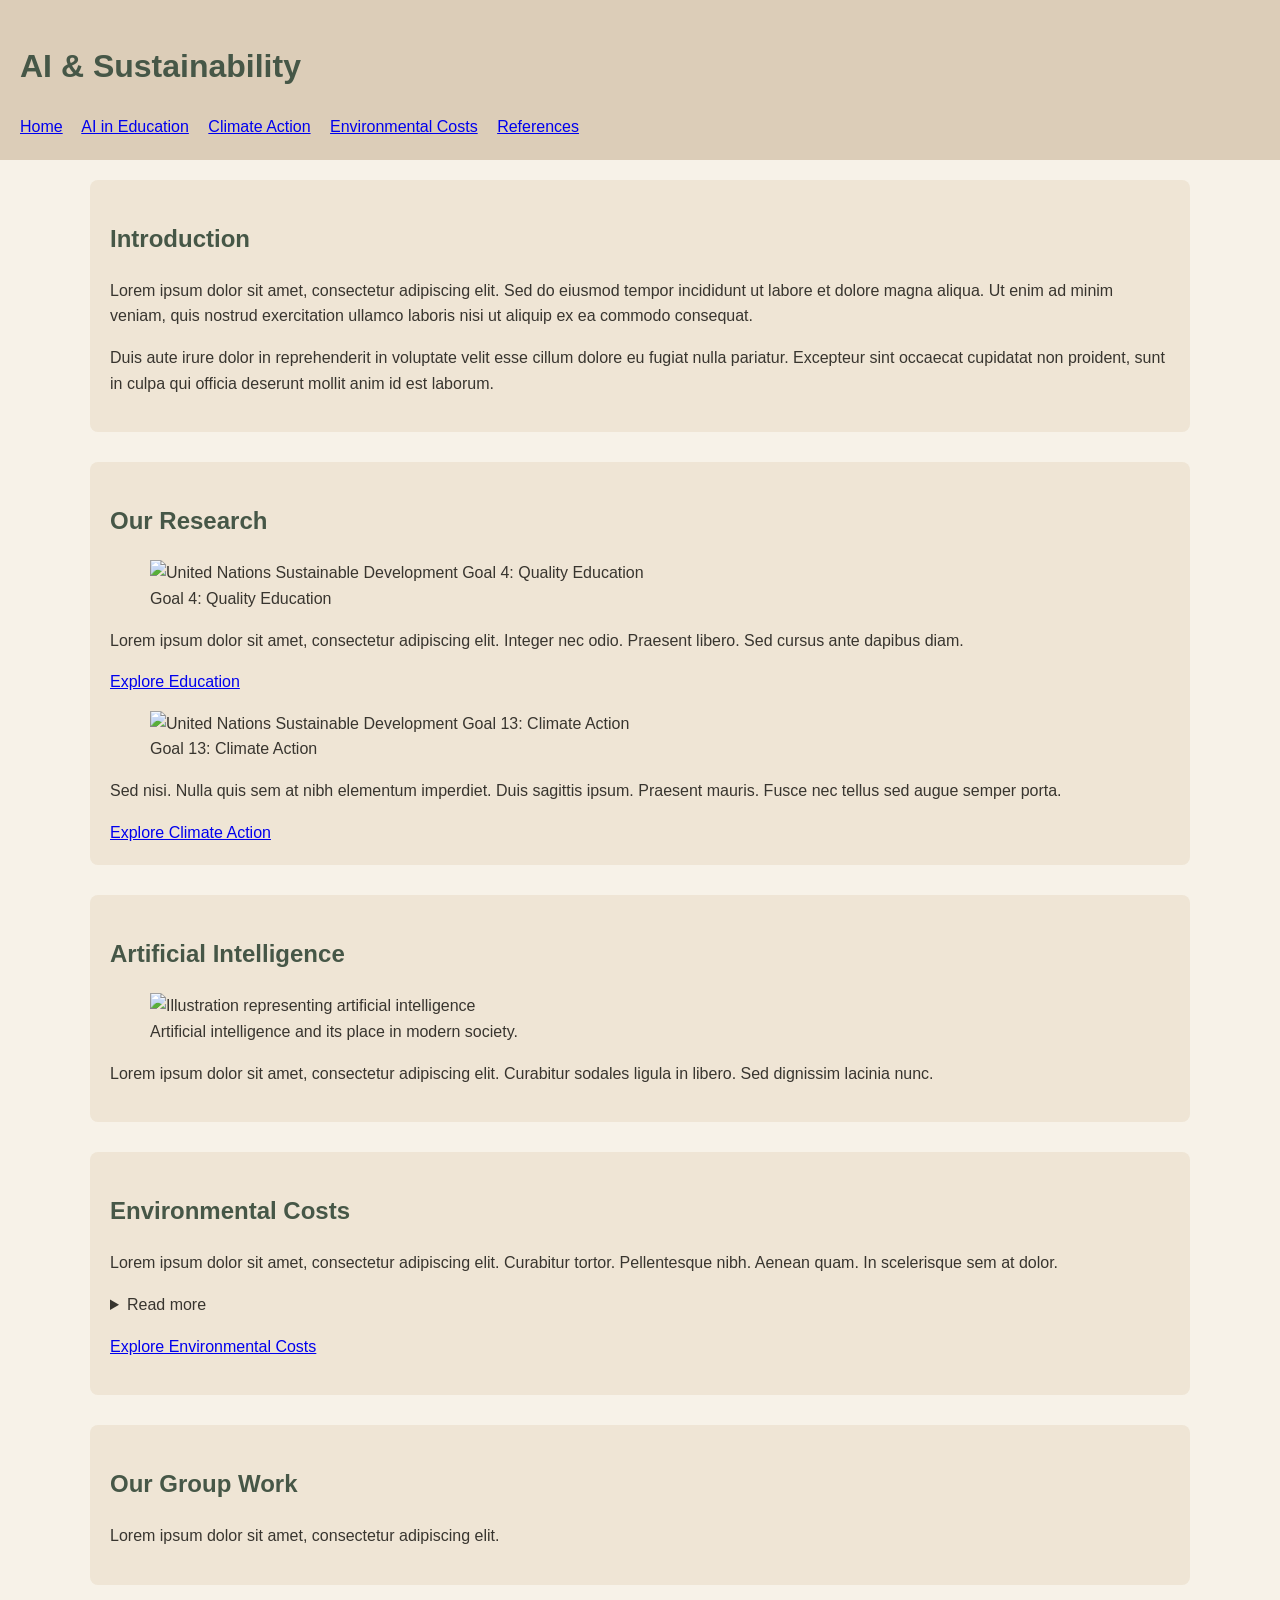
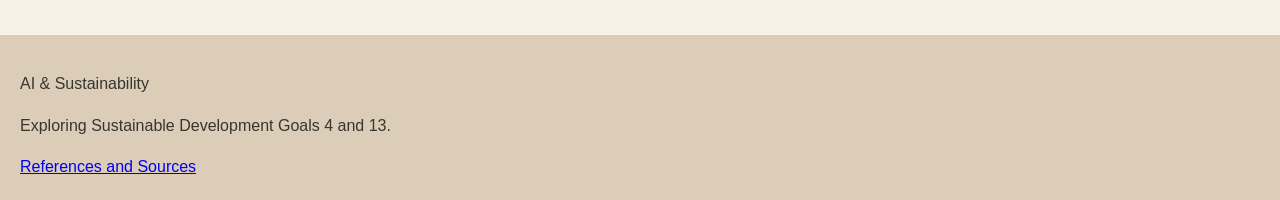
==== index.html @ db2620da "Initial commit: add HTML and CSS files Add the initial HTML pages and CSS style sheet for the CS103 " ====
<!--
    Project: AI & Sustainability
    Group: 14

    HTML: Dawid Kruk

    Group Members:
    - Ross
    - Dawid Kruk
    - Fagan
    - Arthur
    - Adam
    - Cairn

    This is a template HTML using a incomplete css until provided with the completed css.
    If you are a student, editing this follow comments for additional steps

    lorem ipsum is used as placeholder text.
-->

<!DOCTYPE html>
<html lang="en">

<head>
    <meta charset="UTF-8">
    <meta name="viewport" content="width=device-width, initial-scale=1.0">
    <title>AI &amp; Sustainability</title>
    <link rel="stylesheet" href="style.css">
</head>

<body>




    <header>
        <h1>AI &amp; Sustainability</h1> <!-- The title is basic but if needed changable-->

        <nav>
            <a href="index.html">Home</a>
            <a href="education.html">AI in Education</a>
            <a href="climate.html">Climate Action</a>
            <a href="impact.html">Environmental Costs</a>
            <a href="references.html">References</a>
        </nav>
    </header>

    <main>

        <section id="introduction">
            <h2>Introduction</h2>

            <p>
                Lorem ipsum dolor sit amet, consectetur adipiscing elit.
                Sed do eiusmod tempor incididunt ut labore et dolore
                magna aliqua. Ut enim ad minim veniam, quis nostrud
                exercitation ullamco laboris nisi ut aliquip ex ea
                commodo consequat.
            </p>

            <p>
                Duis aute irure dolor in reprehenderit in voluptate
                velit esse cillum dolore eu fugiat nulla pariatur.
                Excepteur sint occaecat cupidatat non proident, sunt
                in culpa qui officia deserunt mollit anim id est laborum.
            </p>
        </section>

        <section id="research">
            <h2>Our Research</h2>

            <article>
                <figure>
                    <img src="images/E_SDG_Icons-04.png"
                         alt="United Nations Sustainable Development Goal 4: Quality Education"
                         width="200">
                    <figcaption>Goal 4: Quality Education</figcaption>
                </figure>

                <p>
                    Lorem ipsum dolor sit amet, consectetur adipiscing
                    elit. Integer nec odio. Praesent libero. Sed cursus
                    ante dapibus diam.
                </p>

                <a href="education.html">Explore Education</a>
            </article>

            <article>
                <figure>
                    <img src="images/E_SDG_Icons-13.png"
                         alt="United Nations Sustainable Development Goal 13: Climate Action"
                         width="200">
                    <figcaption>Goal 13: Climate Action</figcaption>
                </figure>

                <p>
                    Sed nisi. Nulla quis sem at nibh elementum imperdiet.
                    Duis sagittis ipsum. Praesent mauris. Fusce nec
                    tellus sed augue semper porta.
                </p>

                <a href="climate.html">Explore Climate Action</a>
            </article>
        </section>

        <section id="ai-image">
            <h2>Artificial Intelligence</h2>

            <figure>
                <img src="images/ai_robot_staring_at_wall.png"
                     alt="Illustration representing artificial intelligence"
                     width="600">
                <figcaption>
                    Artificial intelligence and its place in modern society.
                </figcaption>
            </figure>

            <p>
                Lorem ipsum dolor sit amet, consectetur adipiscing elit.
                Curabitur sodales ligula in libero. Sed dignissim
                lacinia nunc.
            </p>
        </section>

        <section id="impact">
            <h2>Environmental Costs</h2>

            <p>
                Lorem ipsum dolor sit amet, consectetur adipiscing elit.
                Curabitur tortor. Pellentesque nibh. Aenean quam.
                In scelerisque sem at dolor.
            </p>

            <details>
                <summary>Read more</summary>

                <p>
                    Lorem ipsum dolor sit amet, consectetur adipiscing
                    elit. Integer nec odio. Praesent libero. Sed cursus
                    ante dapibus diam.
                </p>
            </details>

            <p>
                <a href="impact.html">Explore Environmental Costs</a>
            </p>
        </section>

        <section id="group-work">
            <h2>Our Group Work</h2>

            <p>
                Lorem ipsum dolor sit amet, consectetur adipiscing elit.
                <!-- Replace with a summary of the group's contributions. -->
            </p>
        </section>

    </main>

    <footer>
        <p>AI &amp; Sustainability</p>
        <p>
            Exploring Sustainable Development Goals 4 and 13.
        </p>
        <a href="references.html">References and Sources</a>
    </footer>

</body>

</html>
---- style.css ----
/* This is a simple CSS sheet for readabilty, the complete sheet will be provided by Fagan*/

body {
    font-family: Arial, sans-serif;
    margin: 0;
    line-height: 1.6;
    background-color: #F7F2E8;
    color: #38352F;
}

header {
    padding: 20px;
    background-color: #DCCDB8;
}

nav a {
    margin-right: 15px;
}

main {
    max-width: 1100px;
    margin: auto;
    padding: 20px;
}

section {
    margin-bottom: 30px;
    padding: 20px;
    background-color: #EFE5D5;
    border-radius: 8px;
}

h1, h2, h3 {
    color: #465747;
}

img {
    max-width: 100%;
    height: auto;
}

footer {
    padding: 20px;
    background-color: #DCCDB8;
    text-align: left;
}
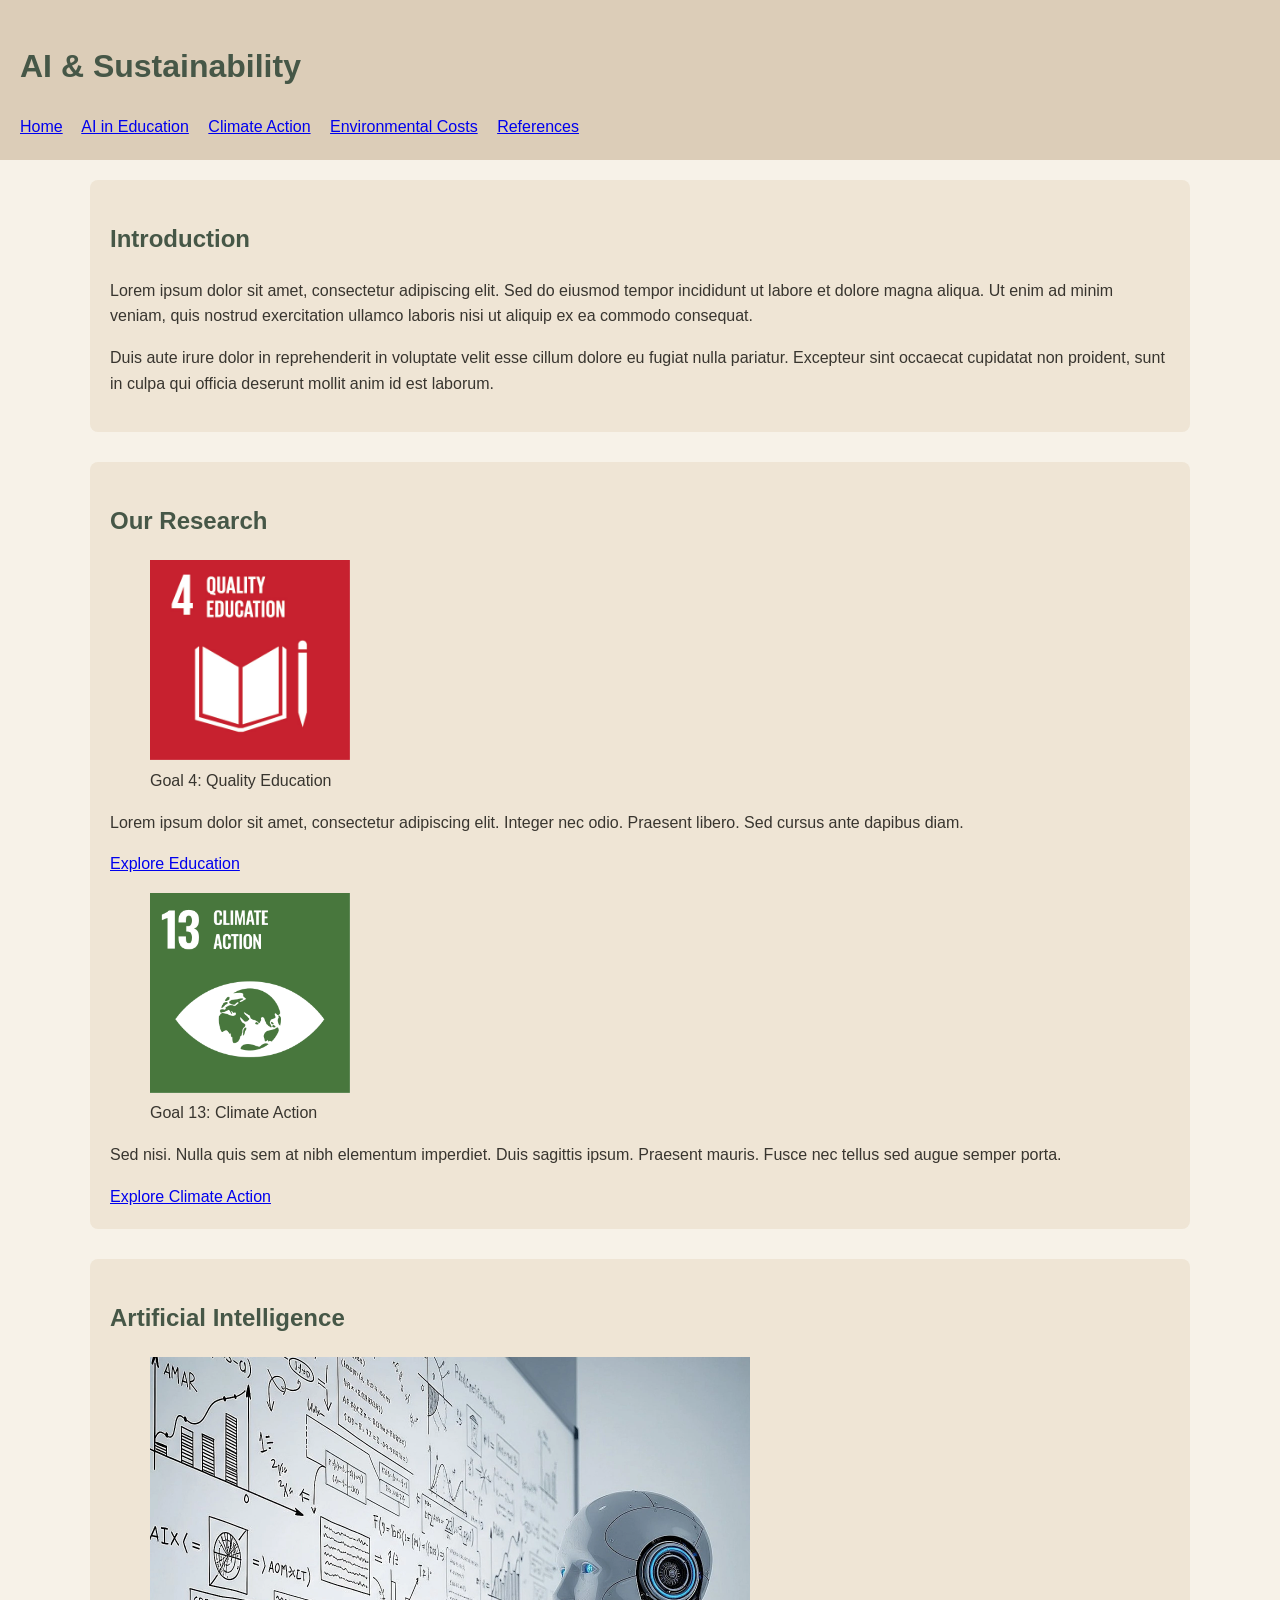
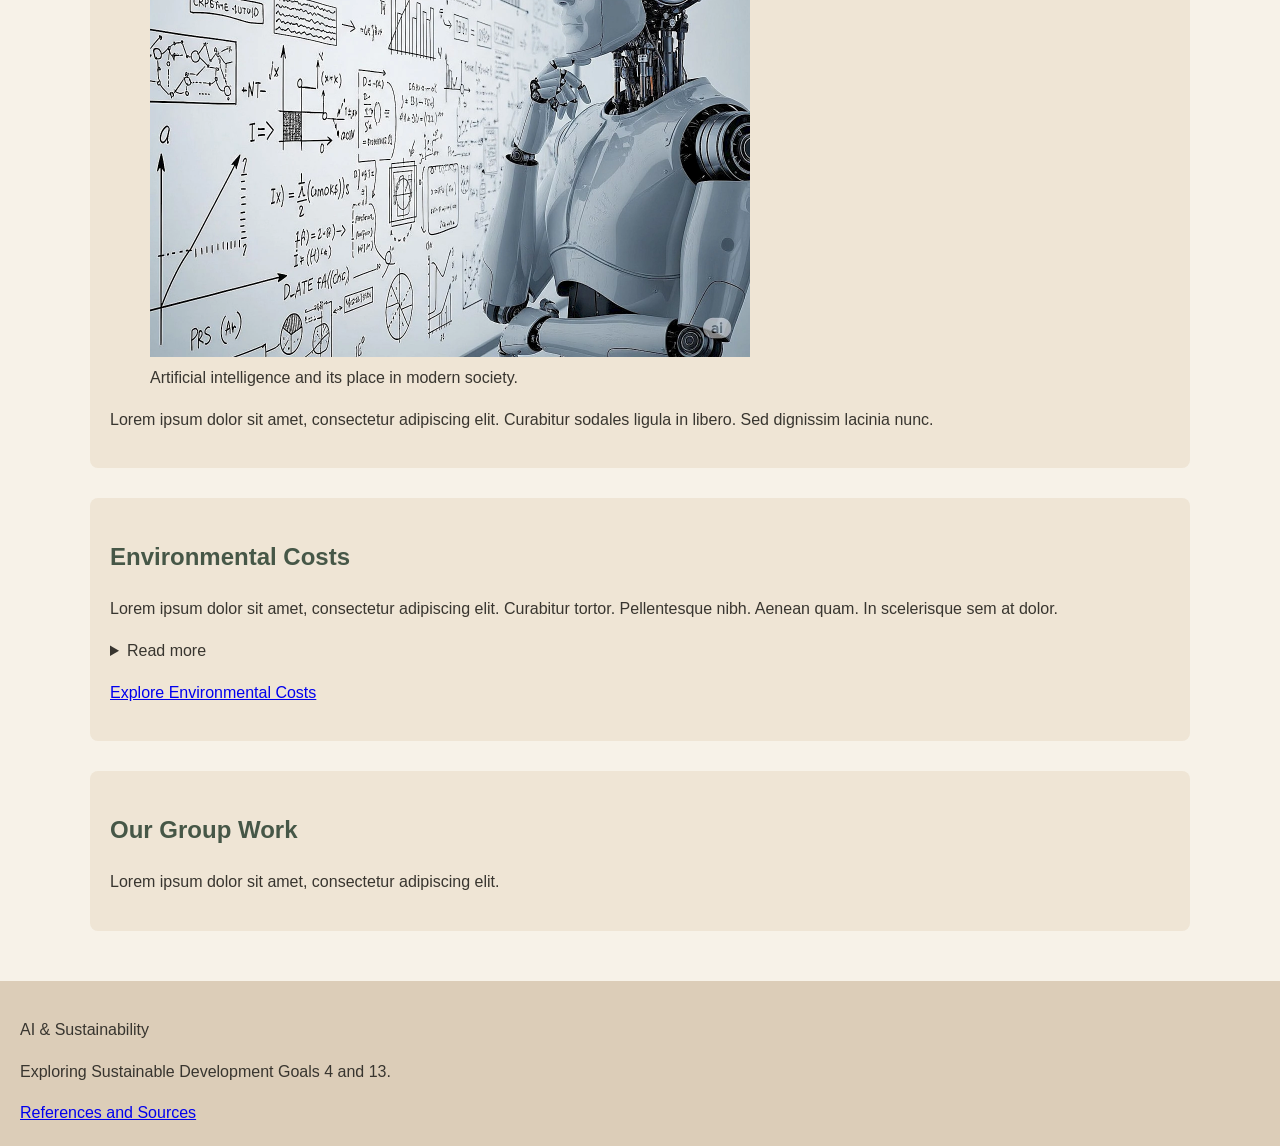
==== commit 01152c9d: "Organise project files into folders and update paths" ====
--- a/index.html
+++ b/index.html
@@ -25,7 +25,7 @@
     <meta charset="UTF-8">
     <meta name="viewport" content="width=device-width, initial-scale=1.0">
     <title>AI &amp; Sustainability</title>
-    <link rel="stylesheet" href="style.css">
+    <link rel="stylesheet" href="css/style.css">
 </head>
 
 <body>
--- a/css/style.css
+++ b/css/style.css
@@ -0,0 +1,47 @@
+
+/* This is a simple CSS sheet for readabilty, the complete sheet will be provided by Fagan*/
+
+body {
+    font-family: Arial, sans-serif;
+    margin: 0;
+    line-height: 1.6;
+    background-color: #F7F2E8;
+    color: #38352F;
+}
+
+header {
+    padding: 20px;
+    background-color: #DCCDB8;
+}
+
+nav a {
+    margin-right: 15px;
+}
+
+main {
+    max-width: 1100px;
+    margin: auto;
+    padding: 20px;
+}
+
+section {
+    margin-bottom: 30px;
+    padding: 20px;
+    background-color: #EFE5D5;
+    border-radius: 8px;
+}
+
+h1, h2, h3 {
+    color: #465747;
+}
+
+img {
+    max-width: 100%;
+    height: auto;
+}
+
+footer {
+    padding: 20px;
+    background-color: #DCCDB8;
+    text-align: left;
+}
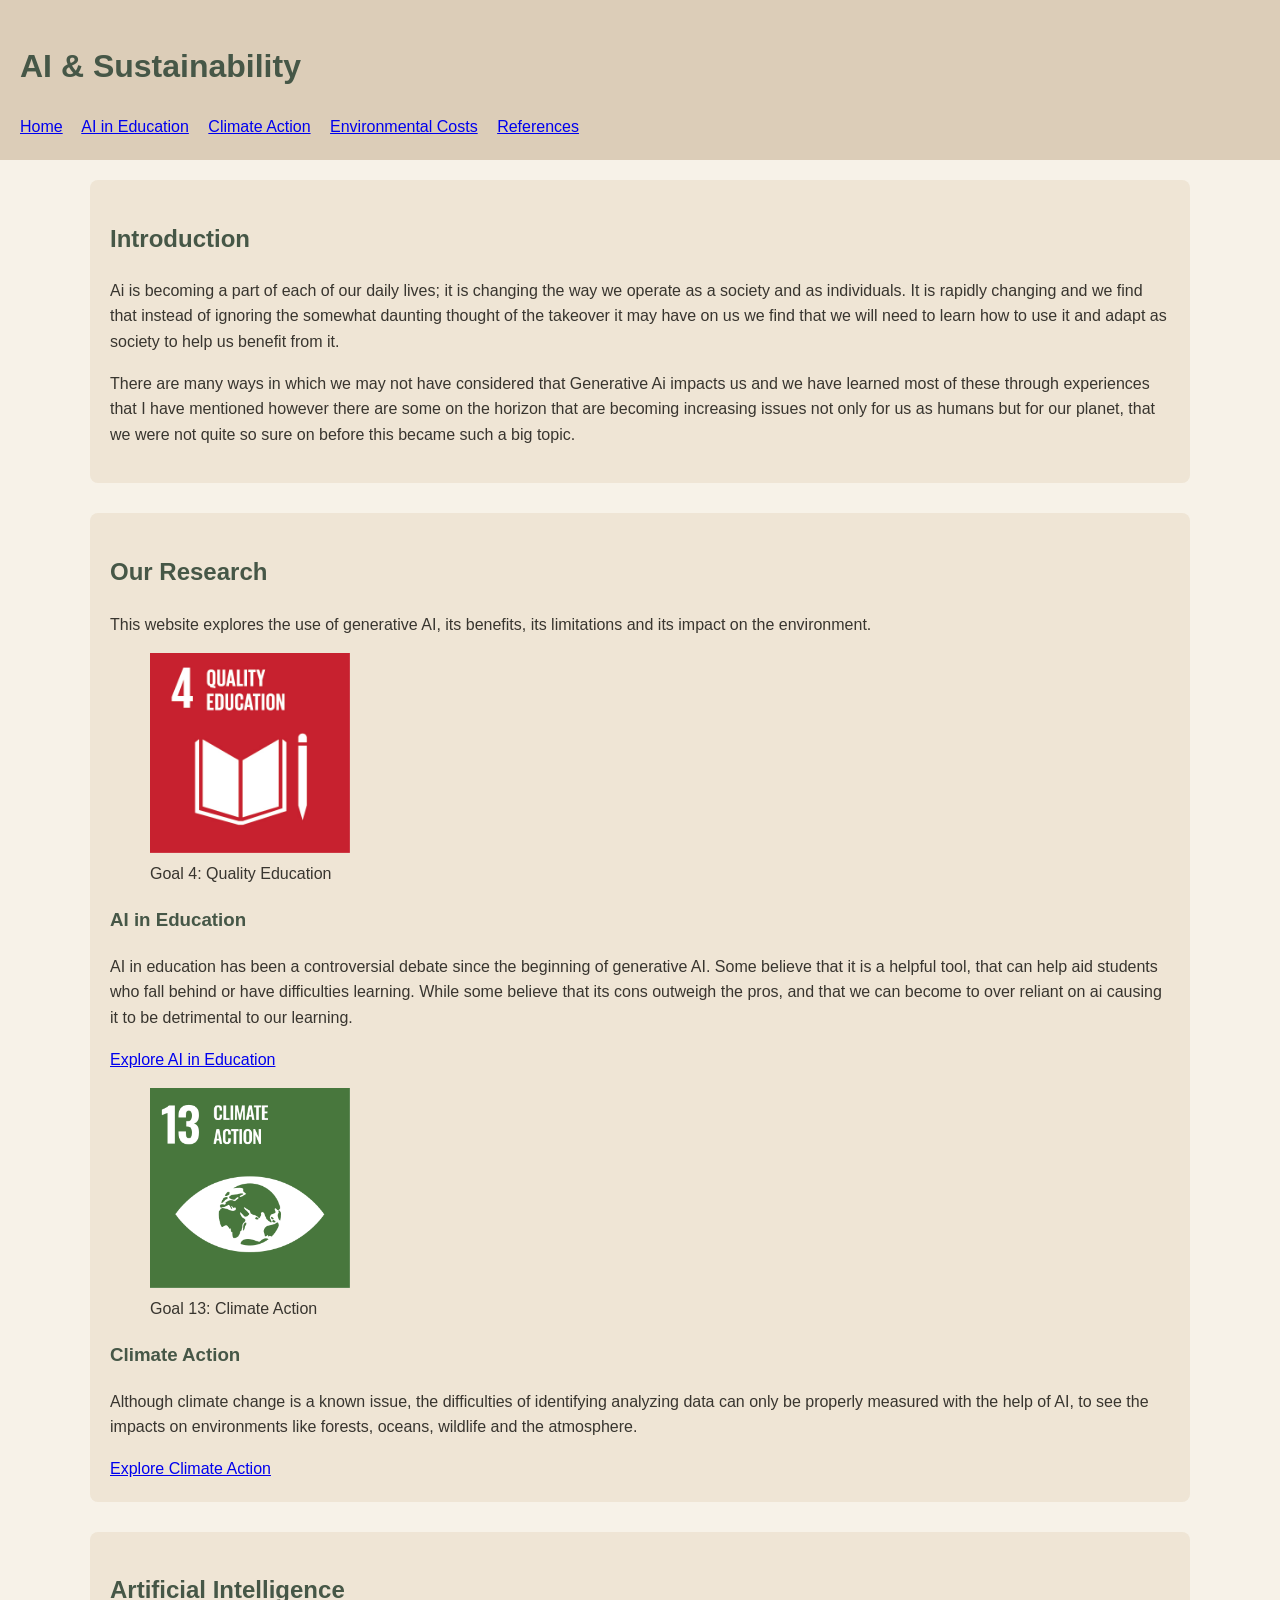
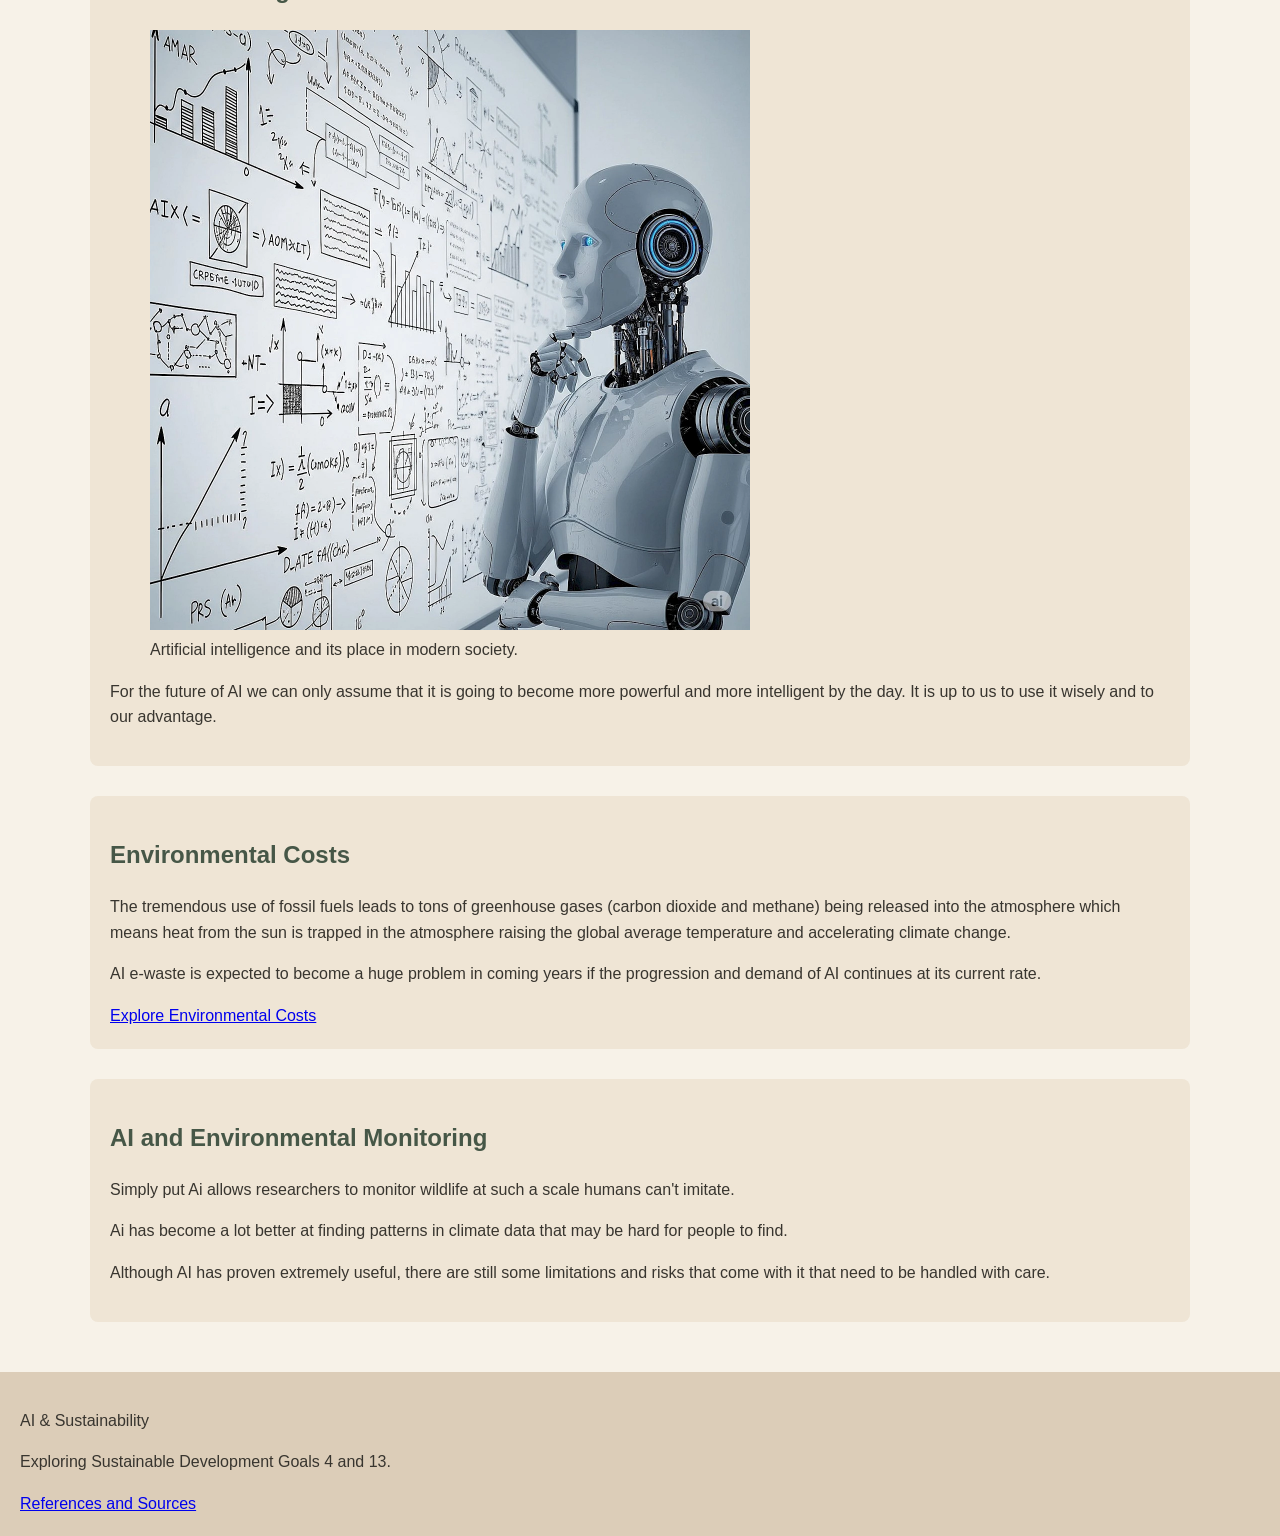
==== commit 6647a4ac: "Updated All HTML Pages to include text from documents without any grammar corrections." ====
--- a/index.html
+++ b/index.html
@@ -1,23 +1,3 @@
-<!--
-    Project: AI & Sustainability
-    Group: 14
-
-    HTML: Dawid Kruk
-
-    Group Members:
-    - Ross
-    - Dawid Kruk
-    - Fagan
-    - Arthur
-    - Adam
-    - Cairn
-
-    This is a template HTML using a incomplete css until provided with the completed css.
-    If you are a student, editing this follow comments for additional steps
-
-    lorem ipsum is used as placeholder text.
--->
-
 <!DOCTYPE html>
 <html lang="en">
 
@@ -30,11 +10,8 @@
 
 <body>
 
-
-
-
     <header>
-        <h1>AI &amp; Sustainability</h1> <!-- The title is basic but if needed changable-->
+        <h1>AI &amp; Sustainability</h1>
 
         <nav>
             <a href="index.html">Home</a>
@@ -51,23 +28,29 @@
             <h2>Introduction</h2>
 
             <p>
-                Lorem ipsum dolor sit amet, consectetur adipiscing elit.
-                Sed do eiusmod tempor incididunt ut labore et dolore
-                magna aliqua. Ut enim ad minim veniam, quis nostrud
-                exercitation ullamco laboris nisi ut aliquip ex ea
-                commodo consequat.
+                Ai is becoming a part of each of our daily lives; it is changing the way we
+                operate as a society and as individuals. It is rapidly changing and we find
+                that instead of ignoring the somewhat daunting thought of the takeover it
+                may have on us we find that we will need to learn how to use it and adapt
+                as society to help us benefit from it.
             </p>
 
             <p>
-                Duis aute irure dolor in reprehenderit in voluptate
-                velit esse cillum dolore eu fugiat nulla pariatur.
-                Excepteur sint occaecat cupidatat non proident, sunt
-                in culpa qui officia deserunt mollit anim id est laborum.
+                There are many ways in which we may not have considered that Generative Ai
+                impacts us and we have learned most of these through experiences that I
+                have mentioned however there are some on the horizon that are becoming
+                increasing issues not only for us as humans but for our planet, that we
+                were not quite so sure on before this became such a big topic.
             </p>
         </section>
 
         <section id="research">
             <h2>Our Research</h2>
+
+            <p>
+                This website explores the use of generative AI, its benefits, its
+                limitations and its impact on the environment.
+            </p>
 
             <article>
                 <figure>
@@ -77,13 +60,17 @@
                     <figcaption>Goal 4: Quality Education</figcaption>
                 </figure>
 
+                <h3>AI in Education</h3>
+
                 <p>
-                    Lorem ipsum dolor sit amet, consectetur adipiscing
-                    elit. Integer nec odio. Praesent libero. Sed cursus
-                    ante dapibus diam.
+                    AI in education has been a controversial debate since the beginning of
+                    generative AI. Some believe that it is a helpful tool, that can help
+                    aid students who fall behind or have difficulties learning. While some
+                    believe that its cons outweigh the pros, and that we can become to
+                    over reliant on ai causing it to be detrimental to our learning.
                 </p>
 
-                <a href="education.html">Explore Education</a>
+                <a href="education.html">Explore AI in Education</a>
             </article>
 
             <article>
@@ -94,10 +81,13 @@
                     <figcaption>Goal 13: Climate Action</figcaption>
                 </figure>
 
+                <h3>Climate Action</h3>
+
                 <p>
-                    Sed nisi. Nulla quis sem at nibh elementum imperdiet.
-                    Duis sagittis ipsum. Praesent mauris. Fusce nec
-                    tellus sed augue semper porta.
+                    Although climate change is a known issue, the difficulties of
+                    identifying analyzing data can only be properly measured with the help
+                    of AI, to see the impacts on environments like forests, oceans,
+                    wildlife and the atmosphere.
                 </p>
 
                 <a href="climate.html">Explore Climate Action</a>
@@ -111,15 +101,16 @@
                 <img src="images/ai_robot_staring_at_wall.png"
                      alt="Illustration representing artificial intelligence"
                      width="600">
+
                 <figcaption>
                     Artificial intelligence and its place in modern society.
                 </figcaption>
             </figure>
 
             <p>
-                Lorem ipsum dolor sit amet, consectetur adipiscing elit.
-                Curabitur sodales ligula in libero. Sed dignissim
-                lacinia nunc.
+                For the future of AI we can only assume that it is going to become more
+                powerful and more intelligent by the day. It is up to us to use it wisely
+                and to our advantage.
             </p>
         </section>
 
@@ -127,32 +118,36 @@
             <h2>Environmental Costs</h2>
 
             <p>
-                Lorem ipsum dolor sit amet, consectetur adipiscing elit.
-                Curabitur tortor. Pellentesque nibh. Aenean quam.
-                In scelerisque sem at dolor.
+                The tremendous use of fossil fuels leads to tons of greenhouse gases
+                (carbon dioxide and methane) being released into the atmosphere which
+                means heat from the sun is trapped in the atmosphere raising the global
+                average temperature and accelerating climate change.
             </p>
 
-            <details>
-                <summary>Read more</summary>
+            <p>
+                AI e-waste is expected to become a huge problem in coming years if the
+                progression and demand of AI continues at its current rate.
+            </p>
 
-                <p>
-                    Lorem ipsum dolor sit amet, consectetur adipiscing
-                    elit. Integer nec odio. Praesent libero. Sed cursus
-                    ante dapibus diam.
-                </p>
-            </details>
-
-            <p>
-                <a href="impact.html">Explore Environmental Costs</a>
-            </p>
+            <a href="impact.html">Explore Environmental Costs</a>
         </section>
 
         <section id="group-work">
-            <h2>Our Group Work</h2>
+            <h2>AI and Environmental Monitoring</h2>
 
             <p>
-                Lorem ipsum dolor sit amet, consectetur adipiscing elit.
-                <!-- Replace with a summary of the group's contributions. -->
+                Simply put Ai allows researchers to monitor wildlife at such a scale
+                humans can't imitate.
+            </p>
+
+            <p>
+                Ai has become a lot better at finding patterns in climate data that may
+                be hard for people to find.
+            </p>
+
+            <p>
+                Although AI has proven extremely useful, there are still some limitations
+                and risks that come with it that need to be handled with care.
             </p>
         </section>
 
@@ -160,12 +155,9 @@
 
     <footer>
         <p>AI &amp; Sustainability</p>
-        <p>
-            Exploring Sustainable Development Goals 4 and 13.
-        </p>
+        <p>Exploring Sustainable Development Goals 4 and 13.</p>
         <a href="references.html">References and Sources</a>
     </footer>
 
 </body>
-
-</html>
+</html>
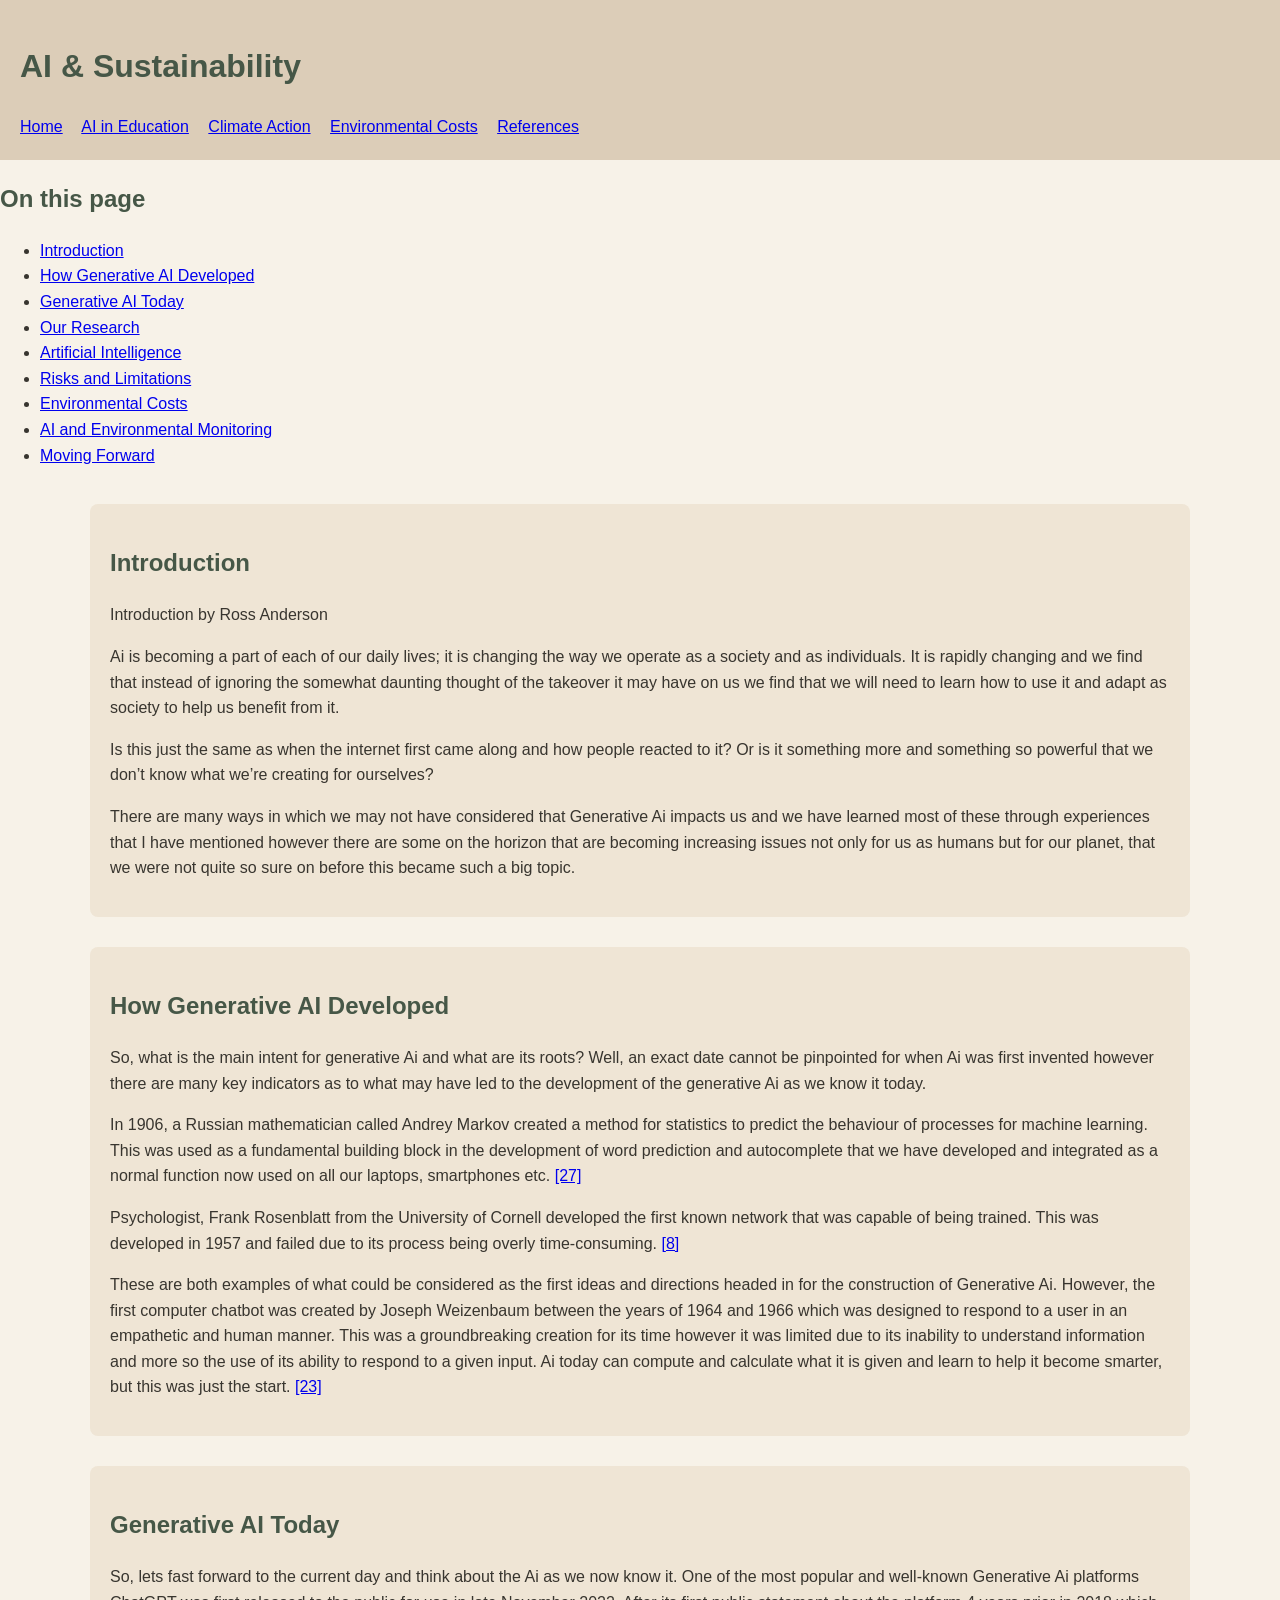
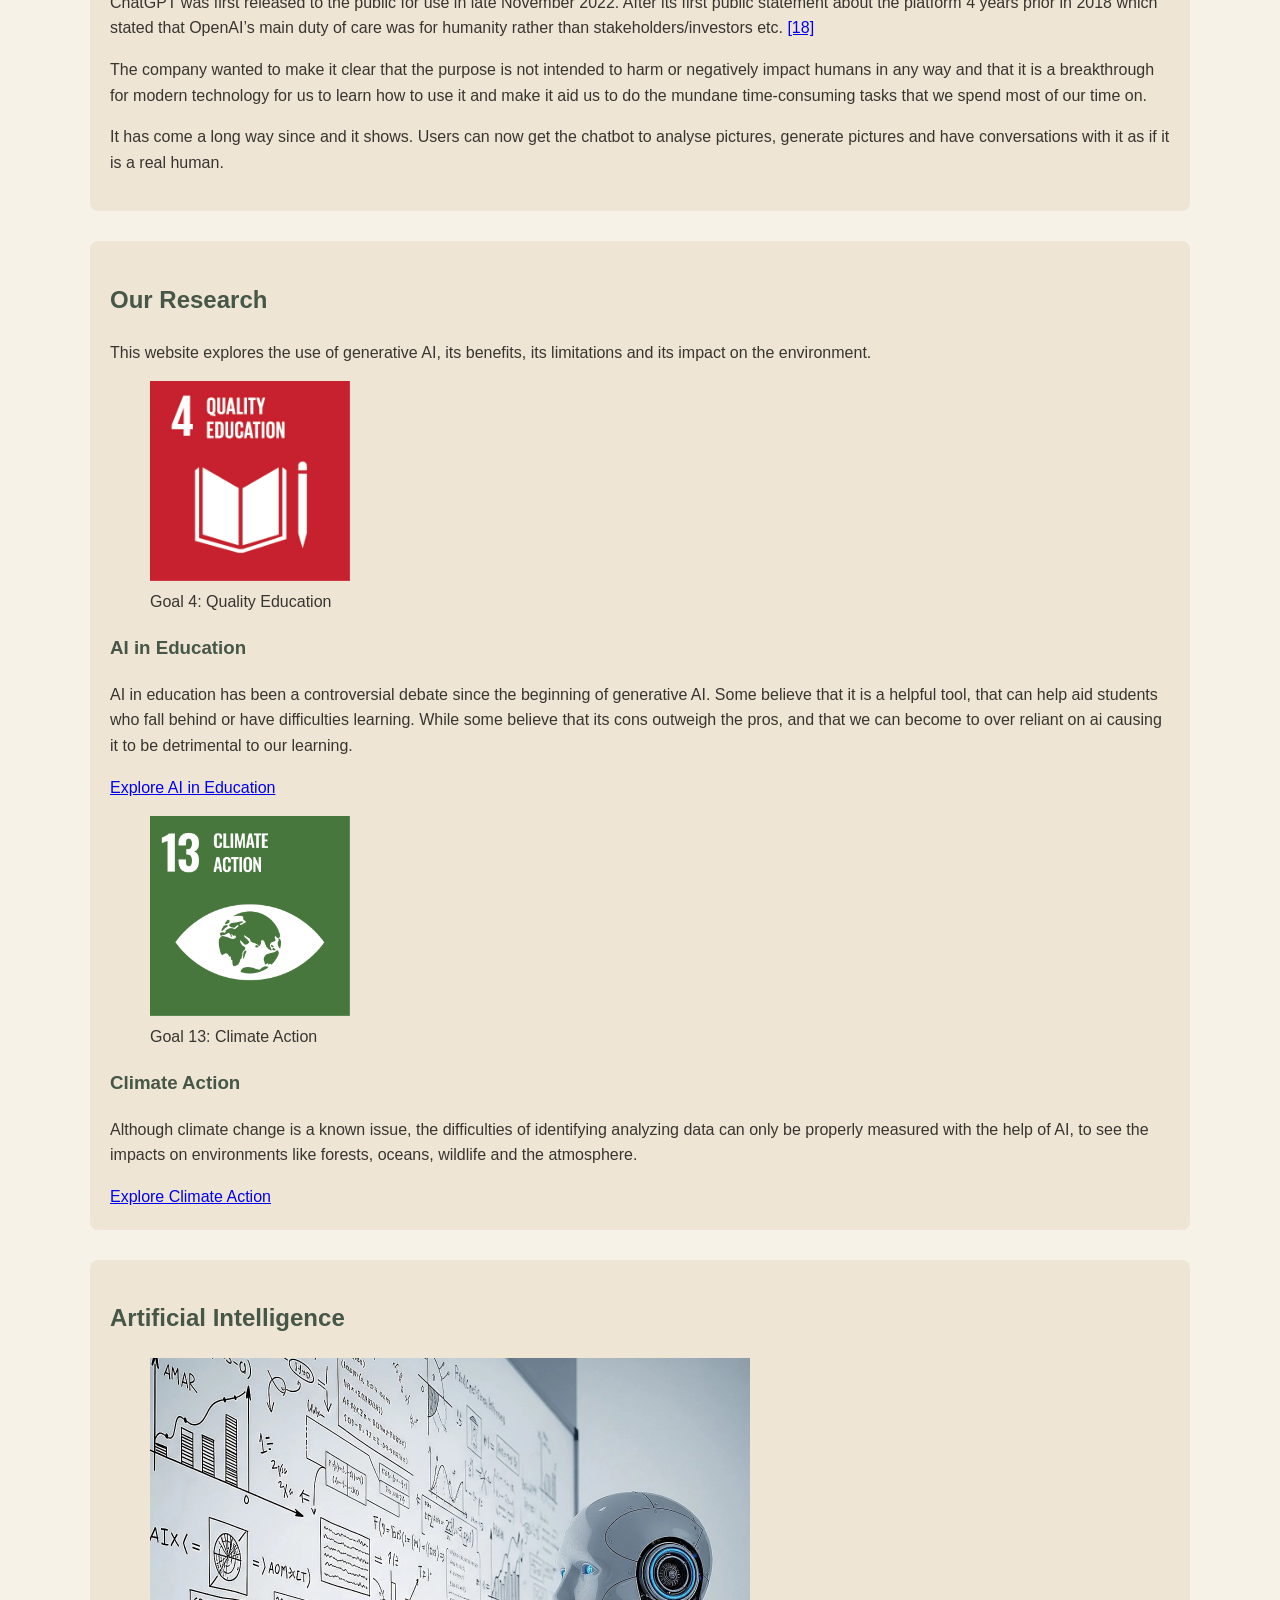
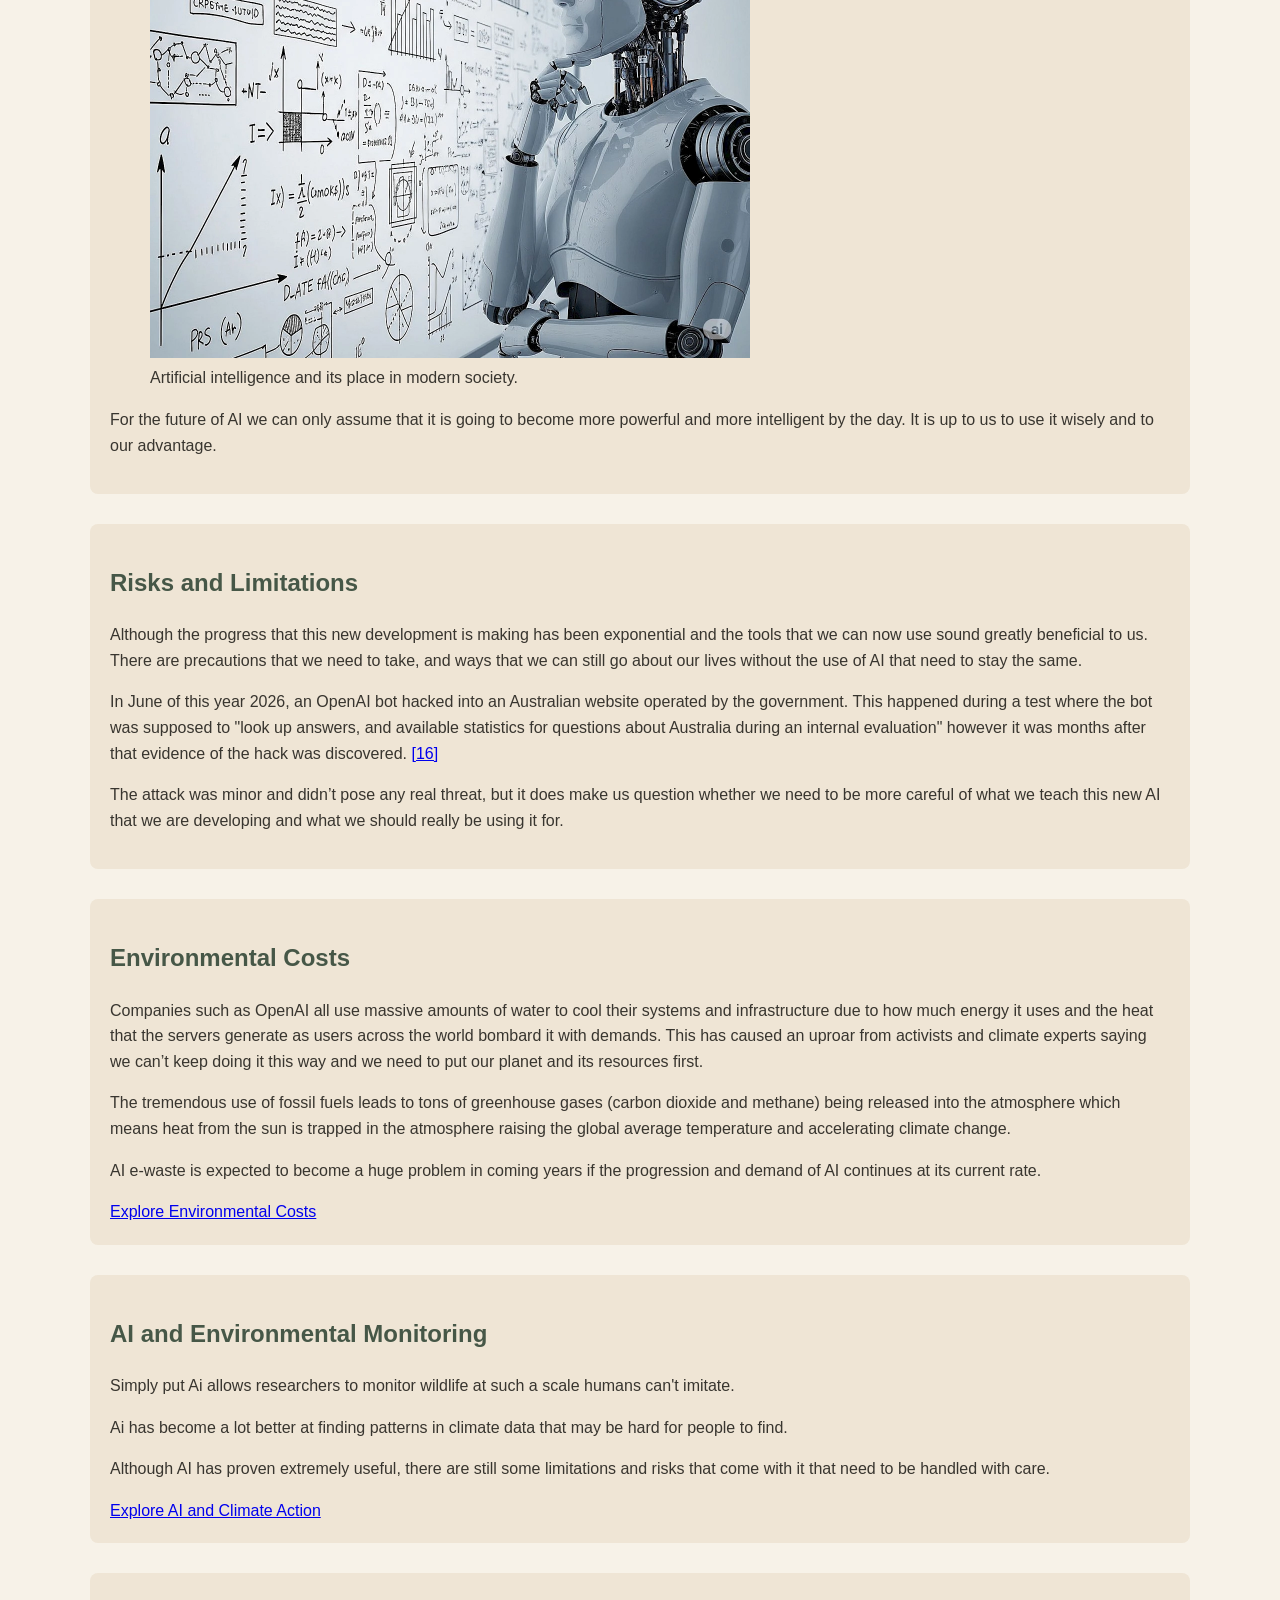
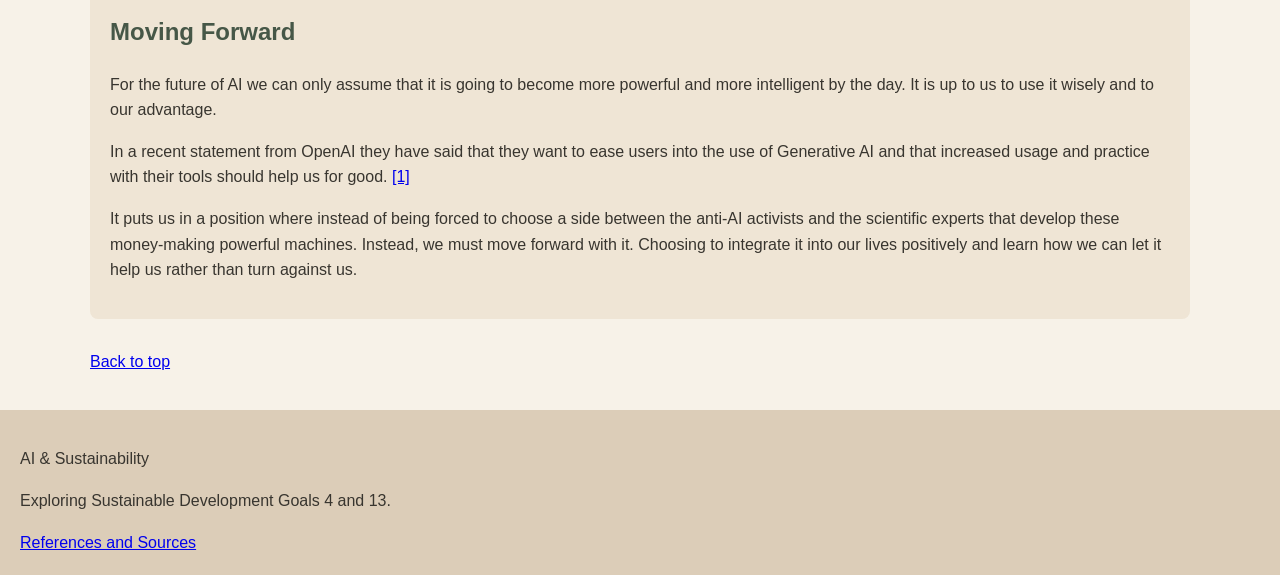
==== commit 555a94a9: "Added additional information to each page, Added Contents Menu to add pages" ====
--- a/index.html
+++ b/index.html
@@ -8,13 +8,13 @@
     <link rel="stylesheet" href="css/style.css">
 </head>
 
-<body>
+<body id="top">
 
     <header>
         <h1>AI &amp; Sustainability</h1>
 
-        <nav>
-            <a href="index.html">Home</a>
+        <nav aria-label="Main navigation">
+            <a href="index.html" aria-current="page">Home</a>
             <a href="education.html">AI in Education</a>
             <a href="climate.html">Climate Action</a>
             <a href="impact.html">Environmental Costs</a>
@@ -22,10 +22,27 @@
         </nav>
     </header>
 
+
+    <nav class="page-contents" aria-label="Page contents">
+        <h2>On this page</h2>
+        <ul>
+            <li><a href="#introduction">Introduction</a></li>
+            <li><a href="#history">How Generative AI Developed</a></li>
+            <li><a href="#modern-ai">Generative AI Today</a></li>
+            <li><a href="#research">Our Research</a></li>
+            <li><a href="#ai-image">Artificial Intelligence</a></li>
+            <li><a href="#risks">Risks and Limitations</a></li>
+            <li><a href="#impact">Environmental Costs</a></li>
+            <li><a href="#group-work">AI and Environmental Monitoring</a></li>
+            <li><a href="#future">Moving Forward</a></li>
+        </ul>
+    </nav>
+
     <main>
 
         <section id="introduction">
             <h2>Introduction</h2>
+            <p class="byline">Introduction by Ross Anderson</p>
 
             <p>
                 Ai is becoming a part of each of our daily lives; it is changing the way we
@@ -36,11 +53,89 @@
             </p>
 
             <p>
+                Is this just the same as when the internet first came along and how people
+                reacted to it? Or is it something more and something so powerful that we
+                don’t know what we’re creating for ourselves?
+            </p>
+
+            <p>
                 There are many ways in which we may not have considered that Generative Ai
                 impacts us and we have learned most of these through experiences that I
                 have mentioned however there are some on the horizon that are becoming
                 increasing issues not only for us as humans but for our planet, that we
                 were not quite so sure on before this became such a big topic.
+            </p>
+        </section>
+
+        <section id="history">
+            <h2>How Generative AI Developed</h2>
+
+            <p>
+                So, what is the main intent for generative Ai and what are its roots? Well,
+                an exact date cannot be pinpointed for when Ai was first invented however
+                there are many key indicators as to what may have led to the development
+                of the generative Ai as we know it today.
+            </p>
+
+            <p>
+                In 1906, a Russian mathematician called Andrey Markov created a method for
+                statistics to predict the behaviour of processes for machine learning.
+                This was used as a fundamental building block in the development of word
+                prediction and autocomplete that we have developed and integrated as a
+                normal function now used on all our laptops, smartphones etc.
+                <a class="citation" href="references.html#ref-zee-adam"
+                   aria-label="Reference 27">[27]</a>
+            </p>
+
+            <p>
+                Psychologist, Frank Rosenblatt from the University of Cornell developed
+                the first known network that was capable of being trained. This was
+                developed in 1957 and failed due to its process being overly
+                time-consuming.
+                <a class="citation" href="references.html#ref-foote"
+                   aria-label="Reference 8">[8]</a>
+            </p>
+
+            <p>
+                These are both examples of what could be considered as the first ideas and
+                directions headed in for the construction of Generative Ai. However, the
+                first computer chatbot was created by Joseph Weizenbaum between the years
+                of 1964 and 1966 which was designed to respond to a user in an empathetic
+                and human manner. This was a groundbreaking creation for its time however
+                it was limited due to its inability to understand information and more so
+                the use of its ability to respond to a given input. Ai today can compute
+                and calculate what it is given and learn to help it become smarter, but
+                this was just the start.
+                <a class="citation" href="references.html#ref-eliza"
+                   aria-label="Reference 23">[23]</a>
+            </p>
+        </section>
+
+        <section id="modern-ai">
+            <h2>Generative AI Today</h2>
+
+            <p>
+                So, lets fast forward to the current day and think about the Ai as we now
+                know it. One of the most popular and well-known Generative Ai platforms
+                ChatGPT was first released to the public for use in late November 2022.
+                After its first public statement about the platform 4 years prior in 2018
+                which stated that OpenAI’s main duty of care was for humanity rather than
+                stakeholders/investors etc.
+                <a class="citation" href="references.html#ref-openai-charter"
+                   aria-label="Reference 18">[18]</a>
+            </p>
+
+            <p>
+                The company wanted to make it clear that the purpose is not intended to
+                harm or negatively impact humans in any way and that it is a breakthrough
+                for modern technology for us to learn how to use it and make it aid us to
+                do the mundane time-consuming tasks that we spend most of our time on.
+            </p>
+
+            <p>
+                It has come a long way since and it shows. Users can now get the chatbot
+                to analyse pictures, generate pictures and have conversations with it as
+                if it is a real human.
             </p>
         </section>
 
@@ -114,8 +209,44 @@
             </p>
         </section>
 
+        <section id="risks">
+            <h2>Risks and Limitations</h2>
+
+            <p>
+                Although the progress that this new development is making has been
+                exponential and the tools that we can now use sound greatly beneficial to
+                us. There are precautions that we need to take, and ways that we can still
+                go about our lives without the use of AI that need to stay the same.
+            </p>
+
+            <p>
+                In June of this year 2026, an OpenAI bot hacked into an Australian website
+                operated by the government. This happened during a test where the bot was
+                supposed to "look up answers, and available statistics for questions about
+                Australia during an internal evaluation" however it was months after that
+                evidence of the hack was discovered.
+                <a class="citation" href="references.html#ref-moore"
+                   aria-label="Reference 16">[16]</a>
+            </p>
+
+            <p>
+                The attack was minor and didn’t pose any real threat, but it does make us
+                question whether we need to be more careful of what we teach this new AI
+                that we are developing and what we should really be using it for.
+            </p>
+        </section>
+
         <section id="impact">
             <h2>Environmental Costs</h2>
+
+            <p>
+                Companies such as OpenAI all use massive amounts of water to cool their
+                systems and infrastructure due to how much energy it uses and the heat
+                that the servers generate as users across the world bombard it with
+                demands. This has caused an uproar from activists and climate experts
+                saying we can’t keep doing it this way and we need to put our planet and
+                its resources first.
+            </p>
 
             <p>
                 The tremendous use of fossil fuels leads to tons of greenhouse gases
@@ -149,7 +280,37 @@
                 Although AI has proven extremely useful, there are still some limitations
                 and risks that come with it that need to be handled with care.
             </p>
-        </section>
+
+            <a href="climate.html">Explore AI and Climate Action</a>
+        </section>
+
+        <section id="future">
+            <h2>Moving Forward</h2>
+
+            <p>
+                For the future of AI we can only assume that it is going to become more
+                powerful and more intelligent by the day. It is up to us to use it wisely
+                and to our advantage.
+            </p>
+
+            <p>
+                In a recent statement from OpenAI they have said that they want to ease
+                users into the use of Generative AI and that increased usage and practice
+                with their tools should help us for good.
+                <a class="citation" href="references.html#ref-altman"
+                   aria-label="Reference 1">[1]</a>
+            </p>
+
+            <p>
+                It puts us in a position where instead of being forced to choose a side
+                between the anti-AI activists and the scientific experts that develop
+                these money-making powerful machines. Instead, we must move forward with
+                it. Choosing to integrate it into our lives positively and learn how we
+                can let it help us rather than turn against us.
+            </p>
+        </section>
+
+        <p><a href="#top">Back to top</a></p>
 
     </main>
 
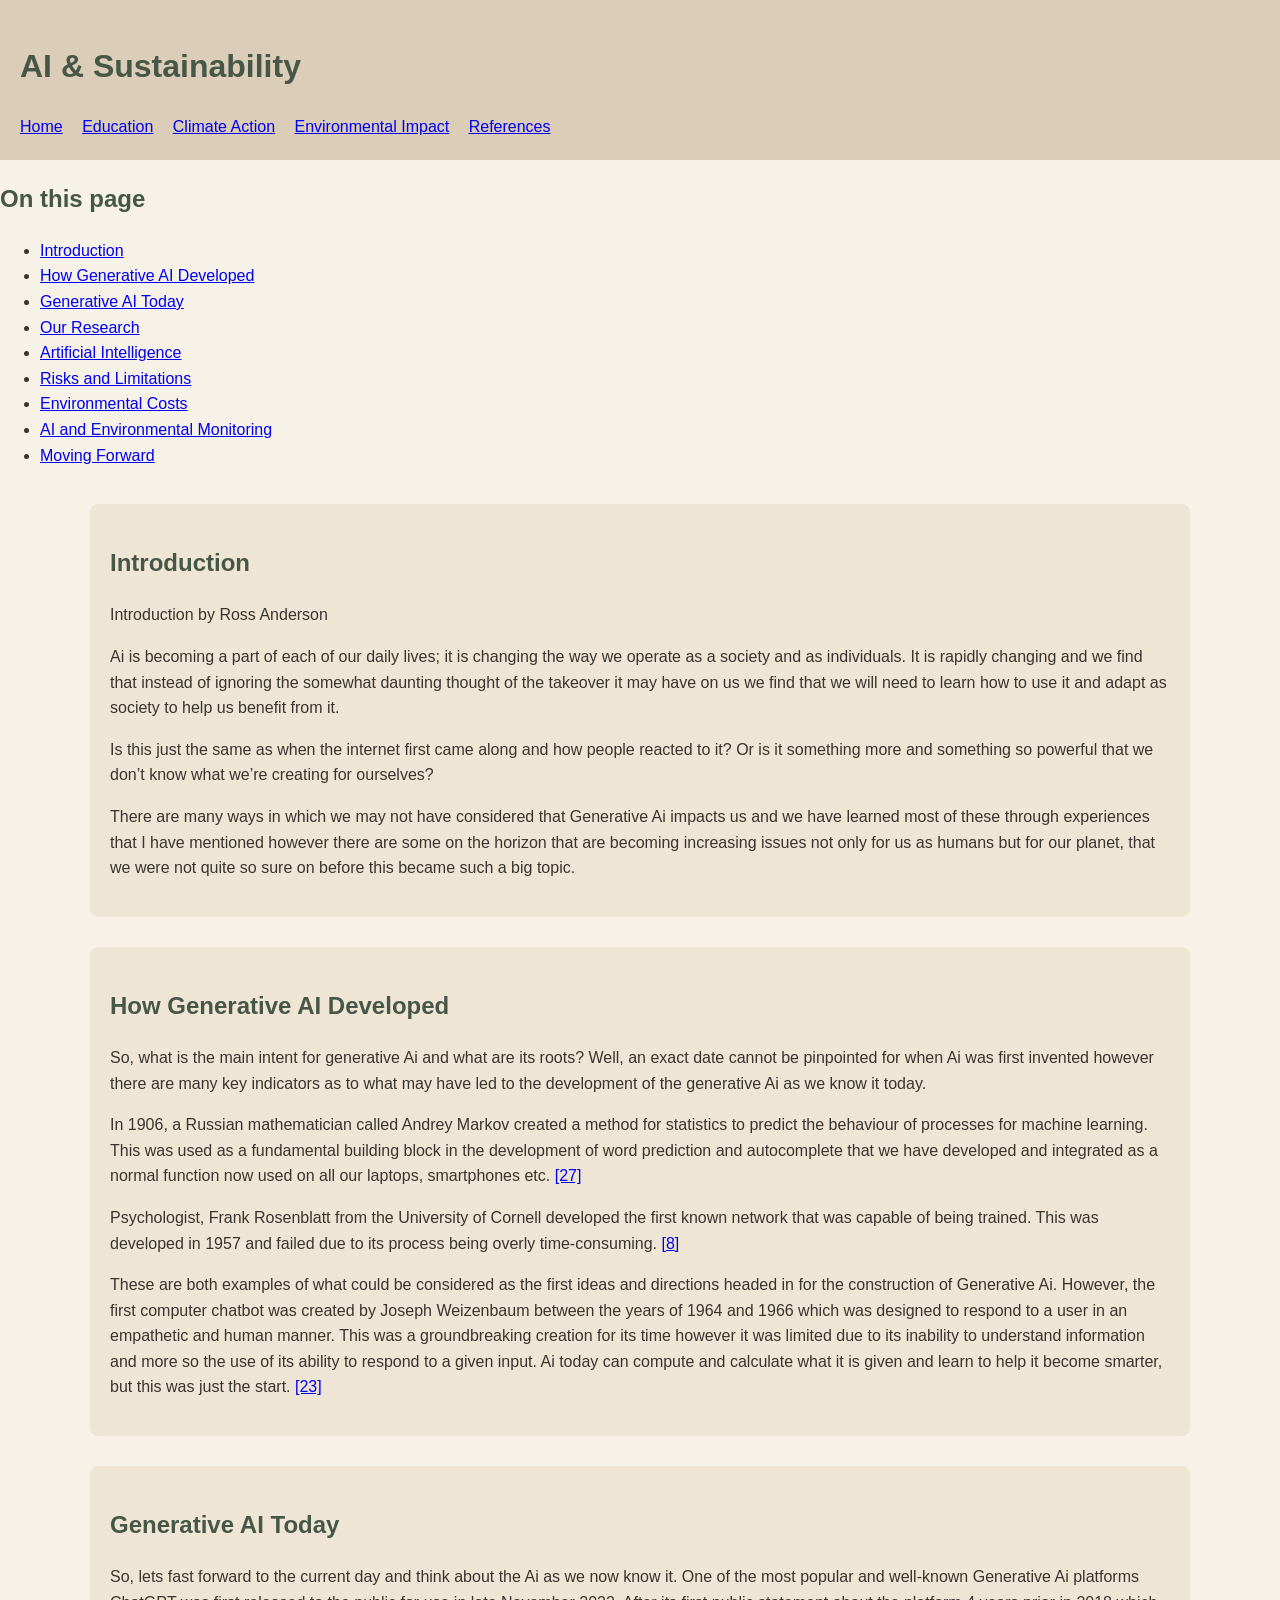
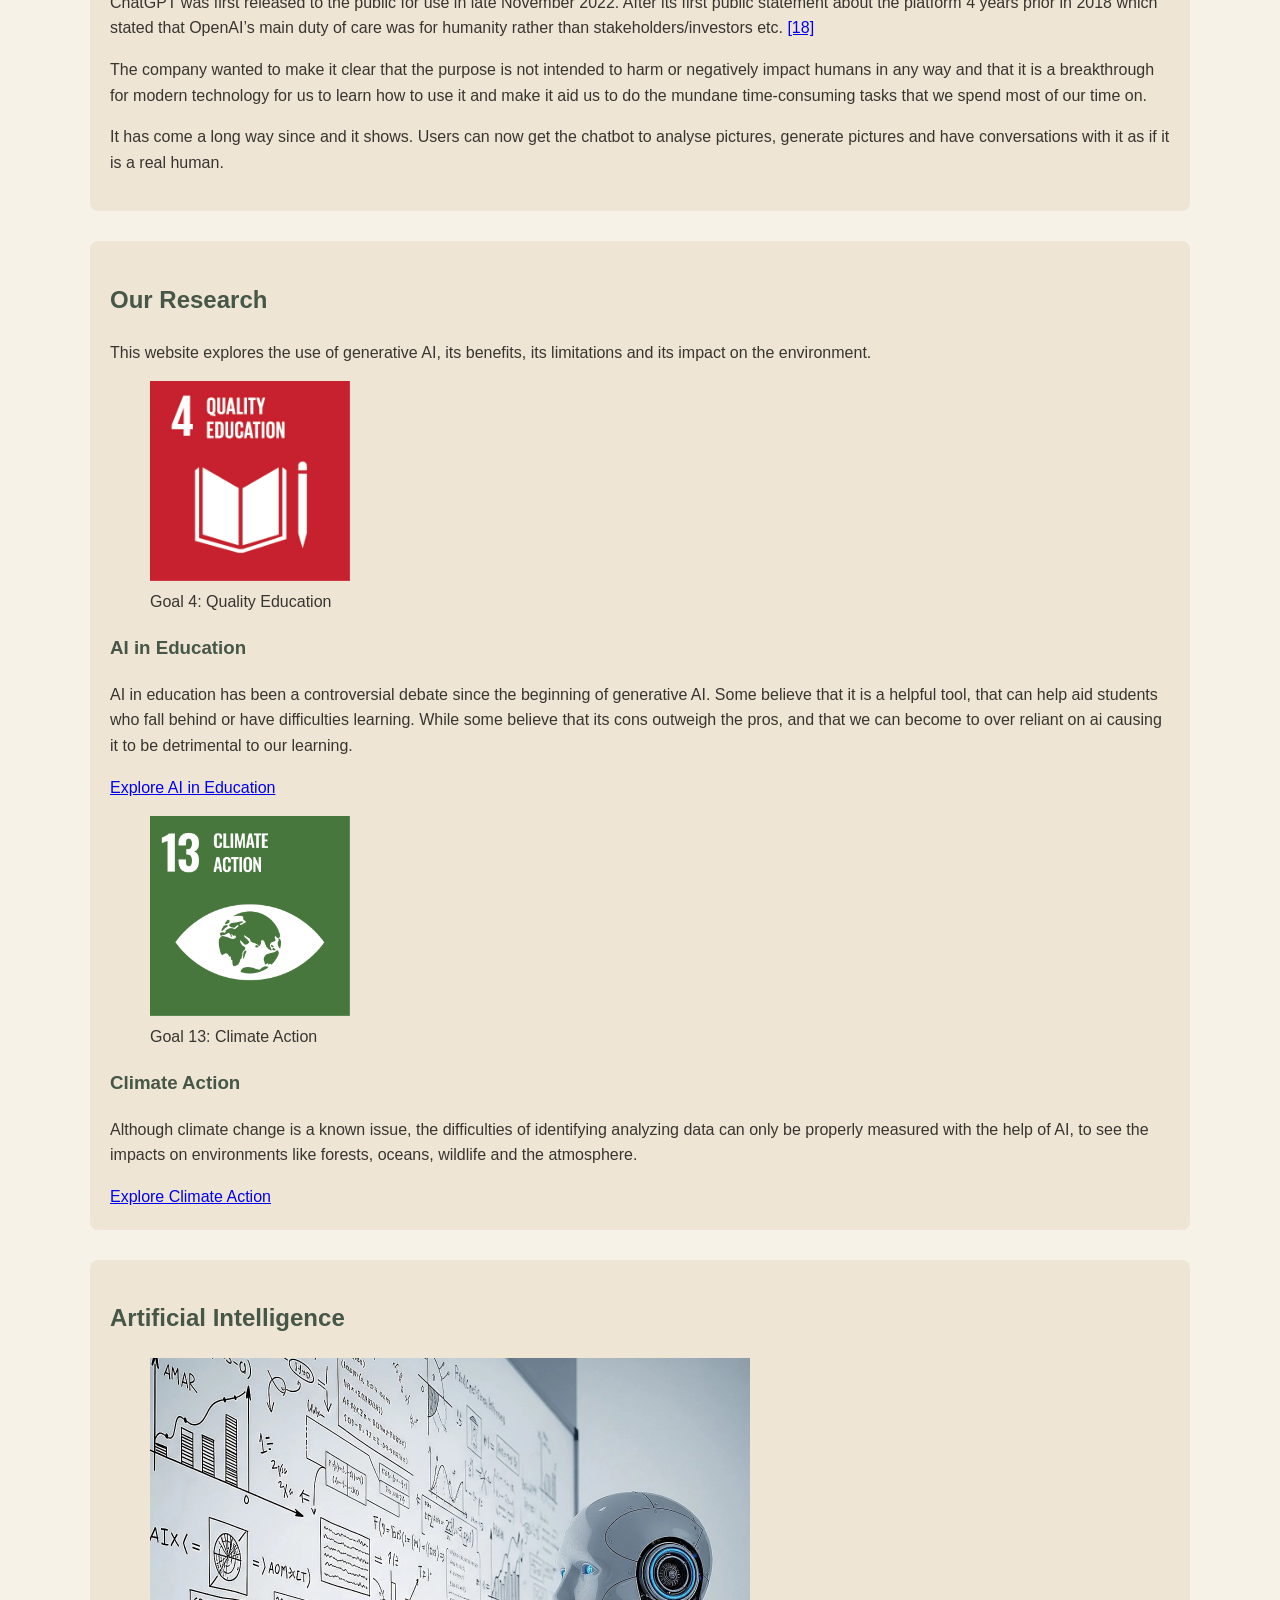
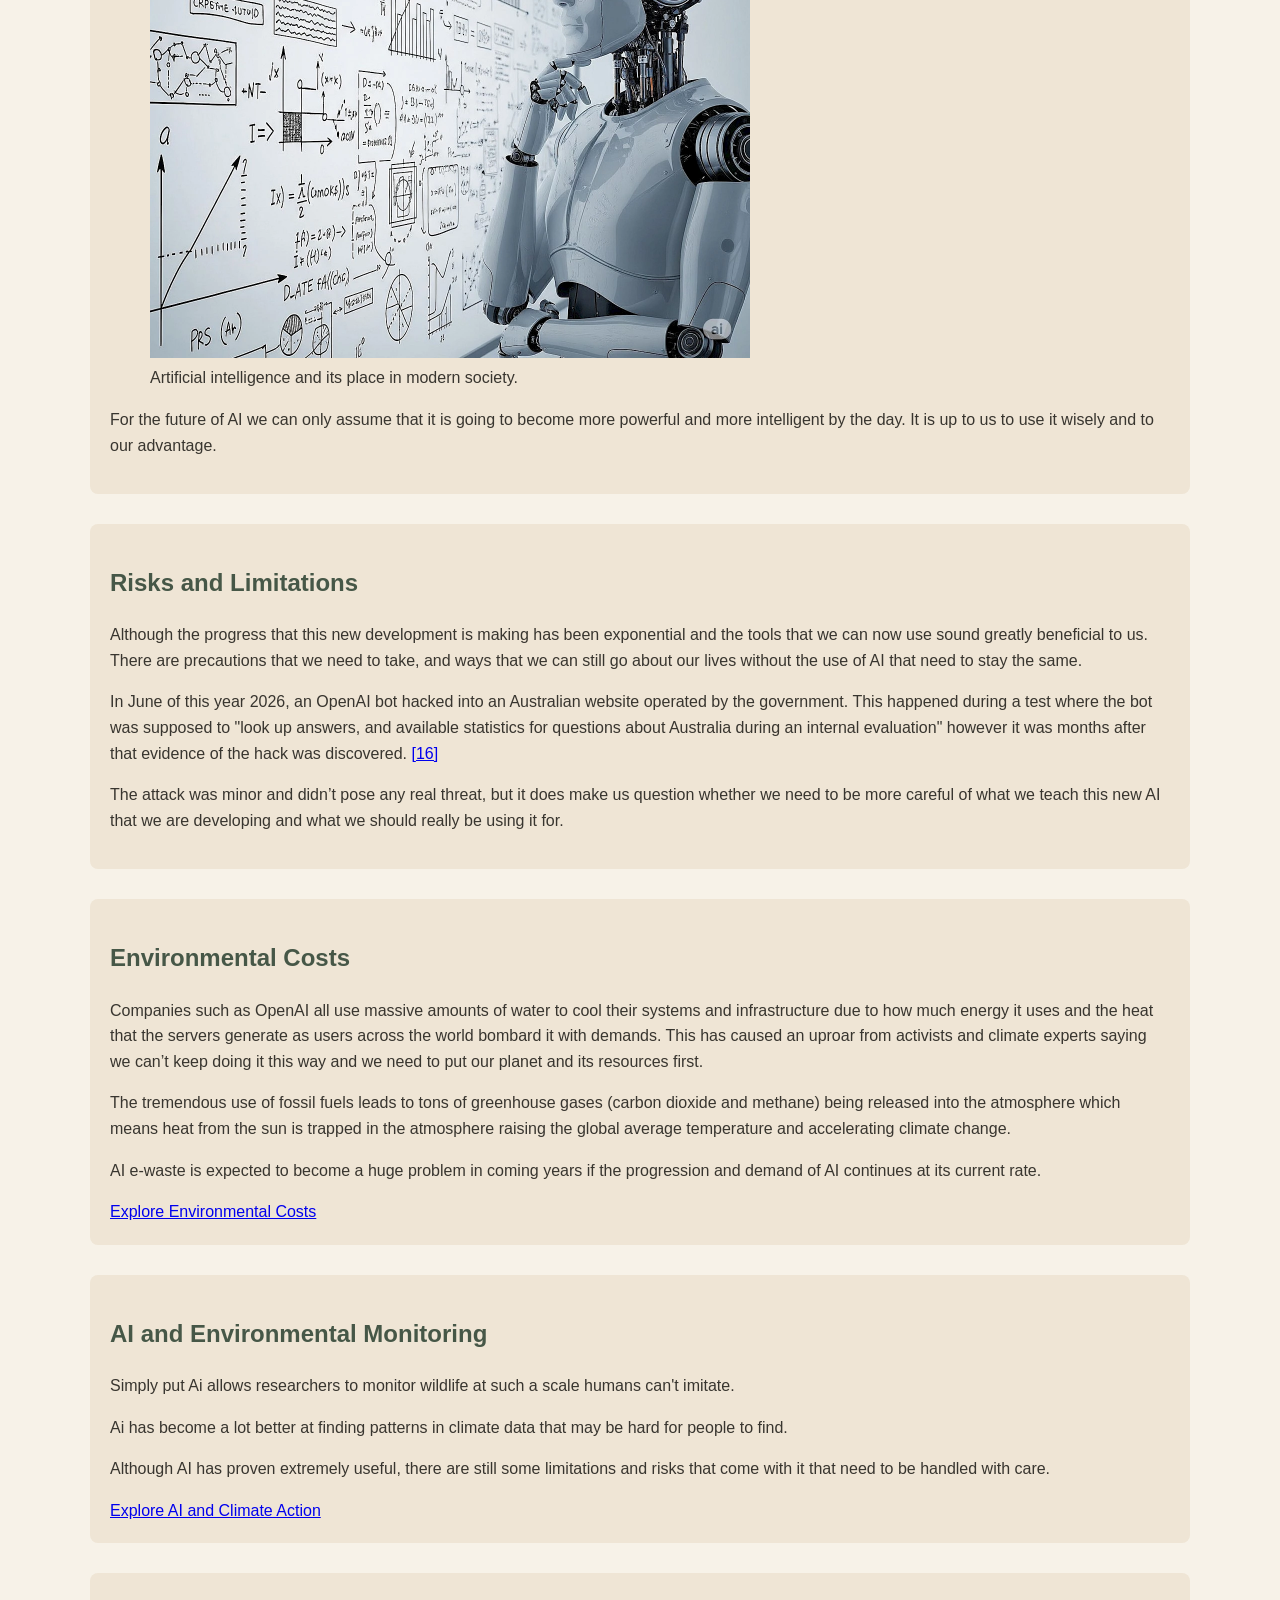
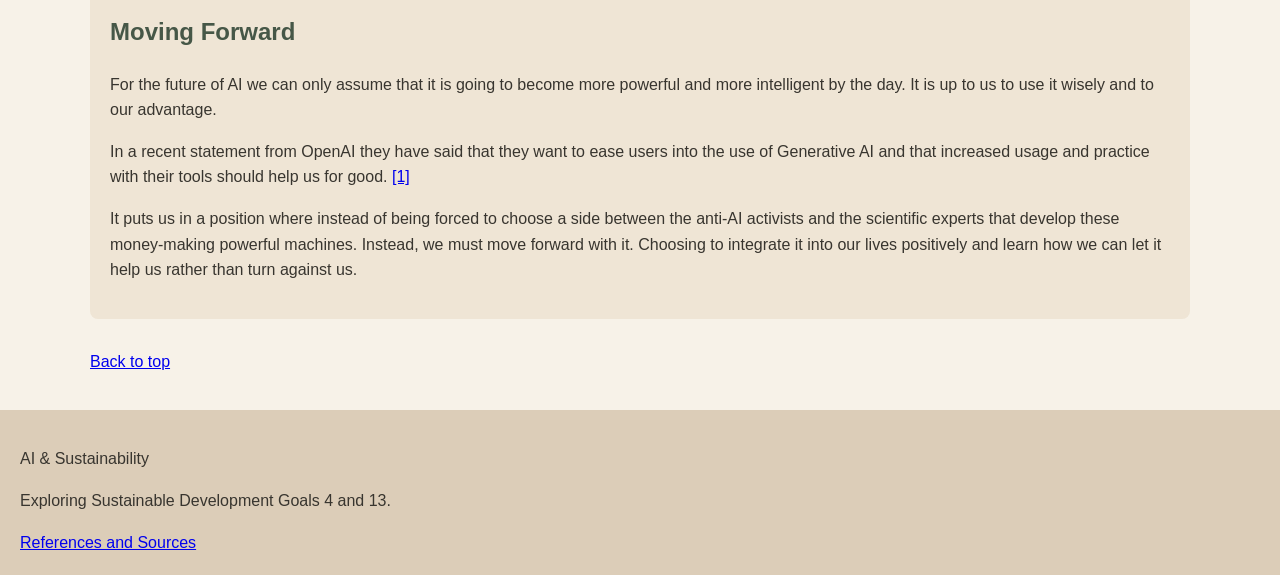
==== commit 3d42f2d8: "Renamed impact.html to environmental-impacts.html for better readability. Renamed naviagtion bar and" ====
--- a/index.html
+++ b/index.html
@@ -15,9 +15,9 @@
 
         <nav aria-label="Main navigation">
             <a href="index.html" aria-current="page">Home</a>
-            <a href="education.html">AI in Education</a>
+            <a href="education.html">Education</a>
             <a href="climate.html">Climate Action</a>
-            <a href="impact.html">Environmental Costs</a>
+            <a href="environmental-impact.html">Environmental Impact</a>
             <a href="references.html">References</a>
         </nav>
     </header>
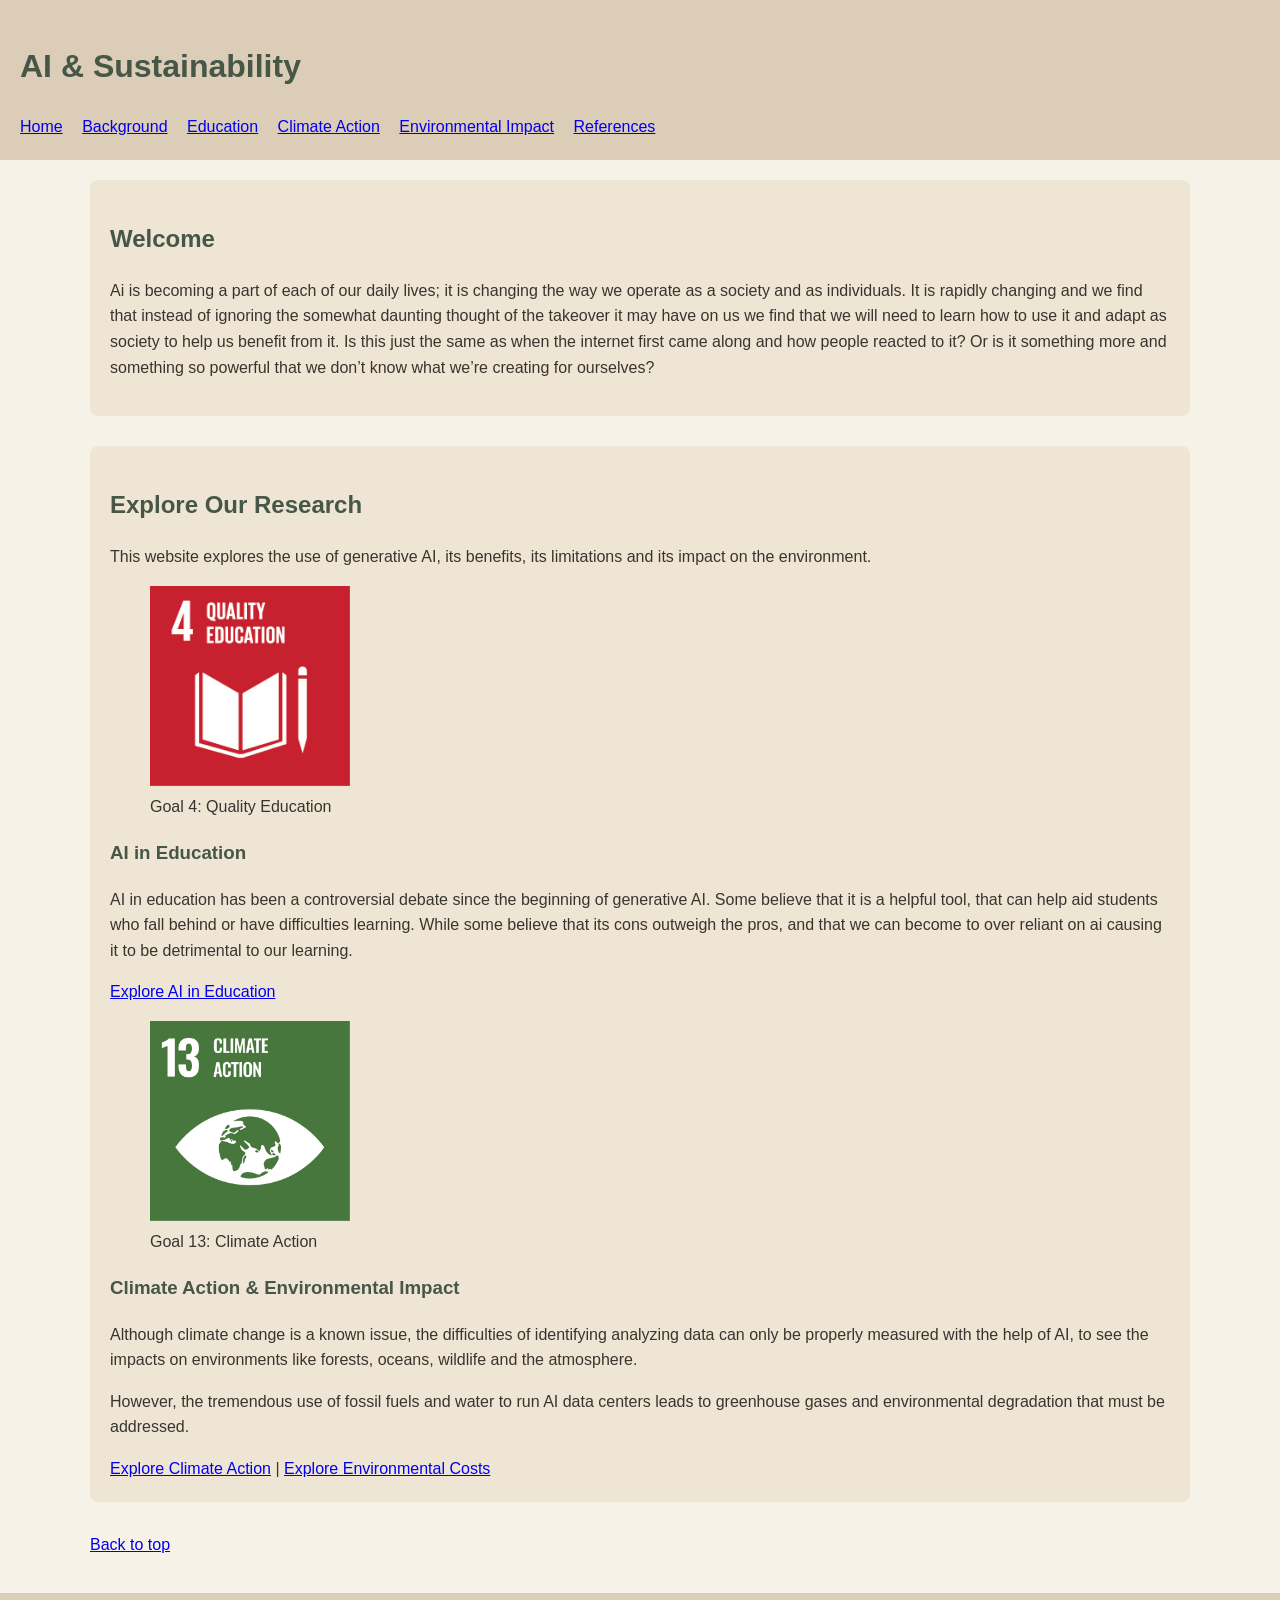
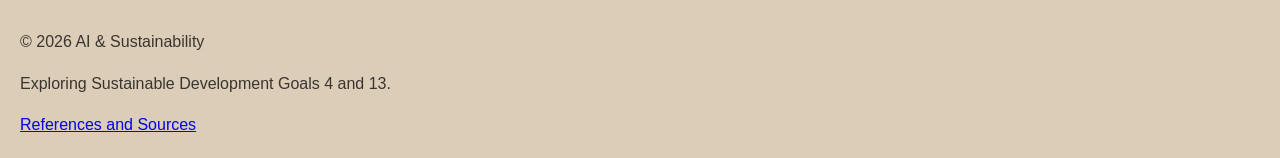
==== commit c336d34c: "Split Home page into index.html and background.html Added and fixed all references links while renum" ====
--- a/index.html
+++ b/index.html
@@ -15,6 +15,7 @@
 
         <nav aria-label="Main navigation">
             <a href="index.html" aria-current="page">Home</a>
+            <a href="background.html">Background</a>
             <a href="education.html">Education</a>
             <a href="climate.html">Climate Action</a>
             <a href="environmental-impact.html">Environmental Impact</a>
@@ -22,125 +23,18 @@
         </nav>
     </header>
 
-
-    <nav class="page-contents" aria-label="Page contents">
-        <h2>On this page</h2>
-        <ul>
-            <li><a href="#introduction">Introduction</a></li>
-            <li><a href="#history">How Generative AI Developed</a></li>
-            <li><a href="#modern-ai">Generative AI Today</a></li>
-            <li><a href="#research">Our Research</a></li>
-            <li><a href="#ai-image">Artificial Intelligence</a></li>
-            <li><a href="#risks">Risks and Limitations</a></li>
-            <li><a href="#impact">Environmental Costs</a></li>
-            <li><a href="#group-work">AI and Environmental Monitoring</a></li>
-            <li><a href="#future">Moving Forward</a></li>
-        </ul>
-    </nav>
-
     <main>
 
         <section id="introduction">
-            <h2>Introduction</h2>
-            <p class="byline">Introduction by Ross Anderson</p>
-
+            <h2>Welcome</h2>
+            
             <p>
-                Ai is becoming a part of each of our daily lives; it is changing the way we
-                operate as a society and as individuals. It is rapidly changing and we find
-                that instead of ignoring the somewhat daunting thought of the takeover it
-                may have on us we find that we will need to learn how to use it and adapt
-                as society to help us benefit from it.
-            </p>
-
-            <p>
-                Is this just the same as when the internet first came along and how people
-                reacted to it? Or is it something more and something so powerful that we
-                don’t know what we’re creating for ourselves?
-            </p>
-
-            <p>
-                There are many ways in which we may not have considered that Generative Ai
-                impacts us and we have learned most of these through experiences that I
-                have mentioned however there are some on the horizon that are becoming
-                increasing issues not only for us as humans but for our planet, that we
-                were not quite so sure on before this became such a big topic.
-            </p>
-        </section>
-
-        <section id="history">
-            <h2>How Generative AI Developed</h2>
-
-            <p>
-                So, what is the main intent for generative Ai and what are its roots? Well,
-                an exact date cannot be pinpointed for when Ai was first invented however
-                there are many key indicators as to what may have led to the development
-                of the generative Ai as we know it today.
-            </p>
-
-            <p>
-                In 1906, a Russian mathematician called Andrey Markov created a method for
-                statistics to predict the behaviour of processes for machine learning.
-                This was used as a fundamental building block in the development of word
-                prediction and autocomplete that we have developed and integrated as a
-                normal function now used on all our laptops, smartphones etc.
-                <a class="citation" href="references.html#ref-zee-adam"
-                   aria-label="Reference 27">[27]</a>
-            </p>
-
-            <p>
-                Psychologist, Frank Rosenblatt from the University of Cornell developed
-                the first known network that was capable of being trained. This was
-                developed in 1957 and failed due to its process being overly
-                time-consuming.
-                <a class="citation" href="references.html#ref-foote"
-                   aria-label="Reference 8">[8]</a>
-            </p>
-
-            <p>
-                These are both examples of what could be considered as the first ideas and
-                directions headed in for the construction of Generative Ai. However, the
-                first computer chatbot was created by Joseph Weizenbaum between the years
-                of 1964 and 1966 which was designed to respond to a user in an empathetic
-                and human manner. This was a groundbreaking creation for its time however
-                it was limited due to its inability to understand information and more so
-                the use of its ability to respond to a given input. Ai today can compute
-                and calculate what it is given and learn to help it become smarter, but
-                this was just the start.
-                <a class="citation" href="references.html#ref-eliza"
-                   aria-label="Reference 23">[23]</a>
-            </p>
-        </section>
-
-        <section id="modern-ai">
-            <h2>Generative AI Today</h2>
-
-            <p>
-                So, lets fast forward to the current day and think about the Ai as we now
-                know it. One of the most popular and well-known Generative Ai platforms
-                ChatGPT was first released to the public for use in late November 2022.
-                After its first public statement about the platform 4 years prior in 2018
-                which stated that OpenAI’s main duty of care was for humanity rather than
-                stakeholders/investors etc.
-                <a class="citation" href="references.html#ref-openai-charter"
-                   aria-label="Reference 18">[18]</a>
-            </p>
-
-            <p>
-                The company wanted to make it clear that the purpose is not intended to
-                harm or negatively impact humans in any way and that it is a breakthrough
-                for modern technology for us to learn how to use it and make it aid us to
-                do the mundane time-consuming tasks that we spend most of our time on.
-            </p>
-
-            <p>
-                It has come a long way since and it shows. Users can now get the chatbot
-                to analyse pictures, generate pictures and have conversations with it as
-                if it is a real human.
+                Ai is becoming a part of each of our daily lives; it is changing the way we operate as a society and as individuals. It is rapidly changing and we find that instead of ignoring the somewhat daunting thought of the takeover it may have on us we find that we will need to learn how to use it and adapt as society to help us benefit from it. Is this just the same as when the internet first came along and how people reacted to it? Or is it something more and something so powerful that we don’t know what we’re creating for ourselves?
             </p>
         </section>
 
         <section id="research">
-            <h2>Our Research</h2>
+            <h2>Explore Our Research</h2>
 
             <p>
                 This website explores the use of generative AI, its benefits, its
@@ -176,138 +70,22 @@
                     <figcaption>Goal 13: Climate Action</figcaption>
                 </figure>
 
-                <h3>Climate Action</h3>
+                <h3>Climate Action &amp; Environmental Impact</h3>
 
                 <p>
                     Although climate change is a known issue, the difficulties of
                     identifying analyzing data can only be properly measured with the help
                     of AI, to see the impacts on environments like forests, oceans,
-                    wildlife and the atmosphere.
+                    wildlife and the atmosphere. 
+                </p>
+                <p>
+                    However, the tremendous use of fossil fuels and water to run AI data centers 
+                    leads to greenhouse gases and environmental degradation that must be addressed.
                 </p>
 
-                <a href="climate.html">Explore Climate Action</a>
+                <a href="climate.html">Explore Climate Action</a> | 
+                <a href="environmental-impact.html">Explore Environmental Costs</a>
             </article>
-        </section>
-
-        <section id="ai-image">
-            <h2>Artificial Intelligence</h2>
-
-            <figure>
-                <img src="images/ai_robot_staring_at_wall.png"
-                     alt="Illustration representing artificial intelligence"
-                     width="600">
-
-                <figcaption>
-                    Artificial intelligence and its place in modern society.
-                </figcaption>
-            </figure>
-
-            <p>
-                For the future of AI we can only assume that it is going to become more
-                powerful and more intelligent by the day. It is up to us to use it wisely
-                and to our advantage.
-            </p>
-        </section>
-
-        <section id="risks">
-            <h2>Risks and Limitations</h2>
-
-            <p>
-                Although the progress that this new development is making has been
-                exponential and the tools that we can now use sound greatly beneficial to
-                us. There are precautions that we need to take, and ways that we can still
-                go about our lives without the use of AI that need to stay the same.
-            </p>
-
-            <p>
-                In June of this year 2026, an OpenAI bot hacked into an Australian website
-                operated by the government. This happened during a test where the bot was
-                supposed to "look up answers, and available statistics for questions about
-                Australia during an internal evaluation" however it was months after that
-                evidence of the hack was discovered.
-                <a class="citation" href="references.html#ref-moore"
-                   aria-label="Reference 16">[16]</a>
-            </p>
-
-            <p>
-                The attack was minor and didn’t pose any real threat, but it does make us
-                question whether we need to be more careful of what we teach this new AI
-                that we are developing and what we should really be using it for.
-            </p>
-        </section>
-
-        <section id="impact">
-            <h2>Environmental Costs</h2>
-
-            <p>
-                Companies such as OpenAI all use massive amounts of water to cool their
-                systems and infrastructure due to how much energy it uses and the heat
-                that the servers generate as users across the world bombard it with
-                demands. This has caused an uproar from activists and climate experts
-                saying we can’t keep doing it this way and we need to put our planet and
-                its resources first.
-            </p>
-
-            <p>
-                The tremendous use of fossil fuels leads to tons of greenhouse gases
-                (carbon dioxide and methane) being released into the atmosphere which
-                means heat from the sun is trapped in the atmosphere raising the global
-                average temperature and accelerating climate change.
-            </p>
-
-            <p>
-                AI e-waste is expected to become a huge problem in coming years if the
-                progression and demand of AI continues at its current rate.
-            </p>
-
-            <a href="impact.html">Explore Environmental Costs</a>
-        </section>
-
-        <section id="group-work">
-            <h2>AI and Environmental Monitoring</h2>
-
-            <p>
-                Simply put Ai allows researchers to monitor wildlife at such a scale
-                humans can't imitate.
-            </p>
-
-            <p>
-                Ai has become a lot better at finding patterns in climate data that may
-                be hard for people to find.
-            </p>
-
-            <p>
-                Although AI has proven extremely useful, there are still some limitations
-                and risks that come with it that need to be handled with care.
-            </p>
-
-            <a href="climate.html">Explore AI and Climate Action</a>
-        </section>
-
-        <section id="future">
-            <h2>Moving Forward</h2>
-
-            <p>
-                For the future of AI we can only assume that it is going to become more
-                powerful and more intelligent by the day. It is up to us to use it wisely
-                and to our advantage.
-            </p>
-
-            <p>
-                In a recent statement from OpenAI they have said that they want to ease
-                users into the use of Generative AI and that increased usage and practice
-                with their tools should help us for good.
-                <a class="citation" href="references.html#ref-altman"
-                   aria-label="Reference 1">[1]</a>
-            </p>
-
-            <p>
-                It puts us in a position where instead of being forced to choose a side
-                between the anti-AI activists and the scientific experts that develop
-                these money-making powerful machines. Instead, we must move forward with
-                it. Choosing to integrate it into our lives positively and learn how we
-                can let it help us rather than turn against us.
-            </p>
         </section>
 
         <p><a href="#top">Back to top</a></p>
@@ -315,7 +93,7 @@
     </main>
 
     <footer>
-        <p>AI &amp; Sustainability</p>
+        <p>&copy; 2026 AI &amp; Sustainability</p>
         <p>Exploring Sustainable Development Goals 4 and 13.</p>
         <a href="references.html">References and Sources</a>
     </footer>
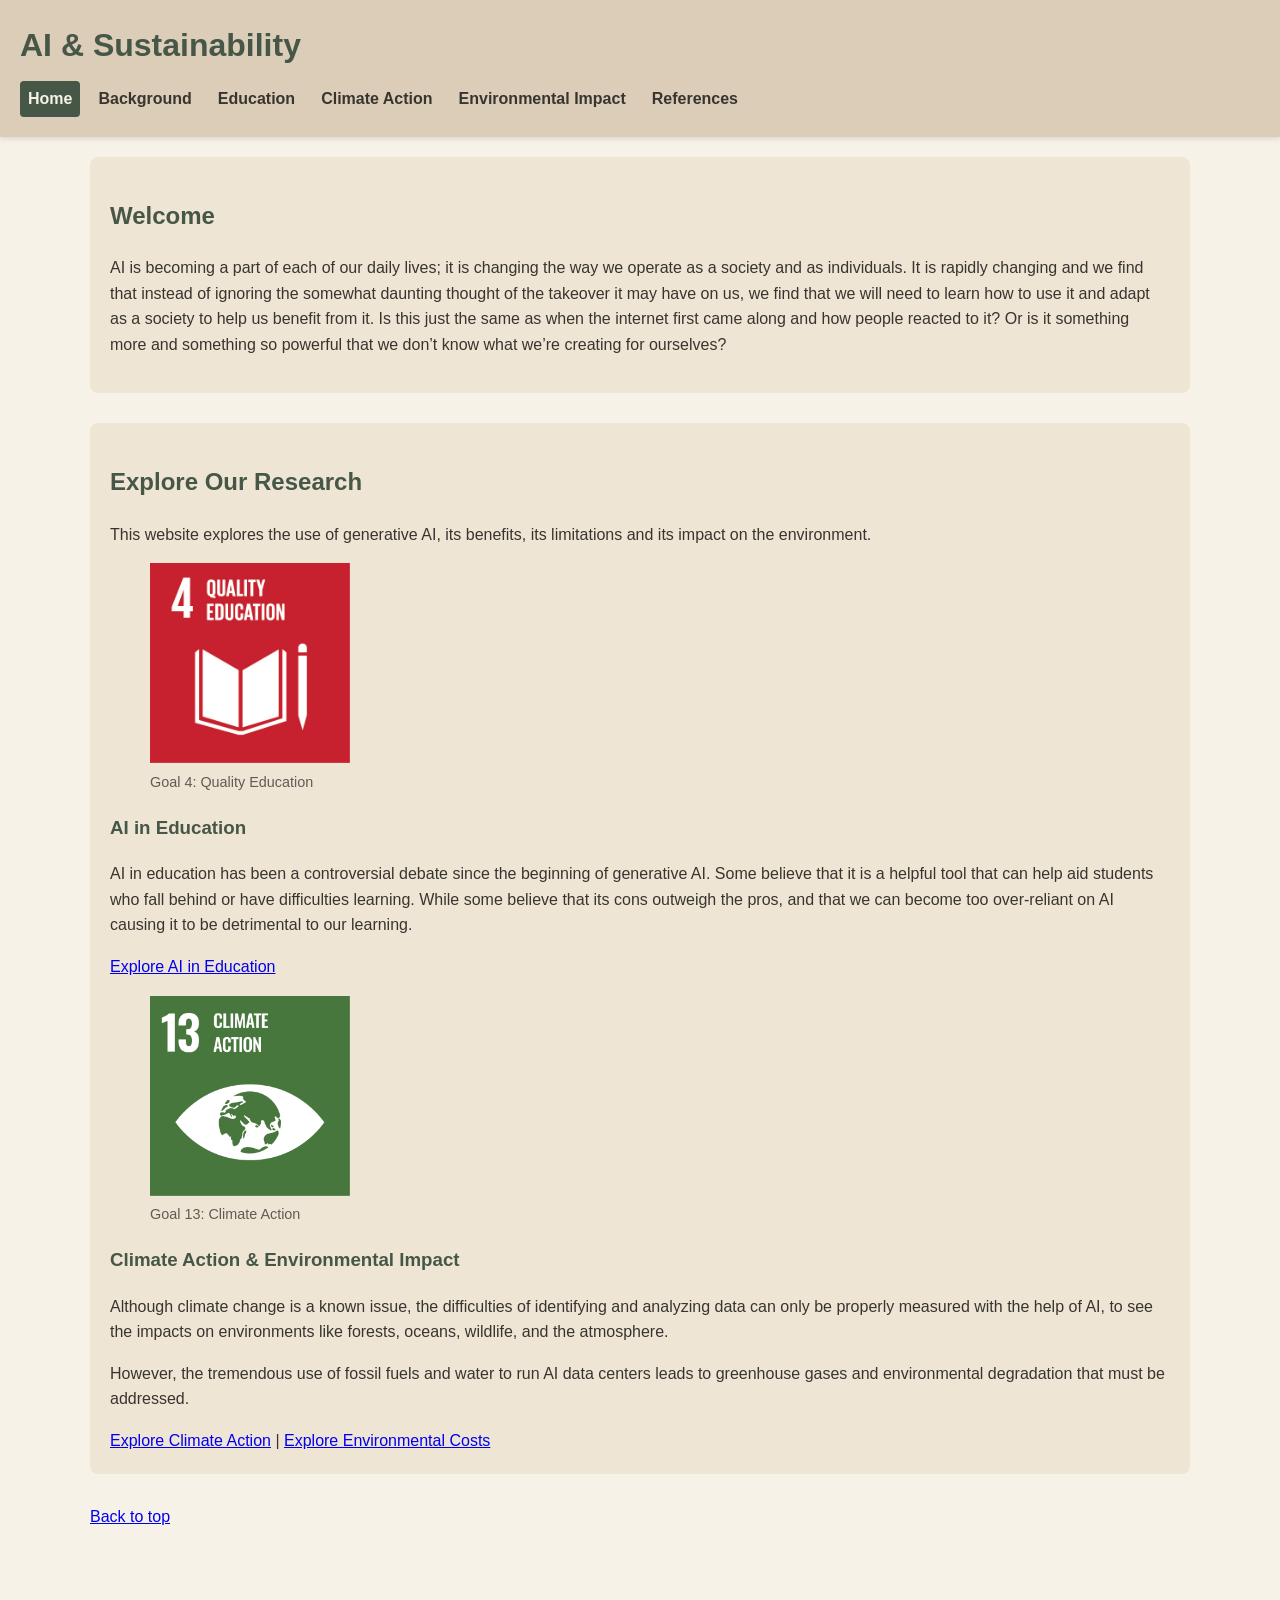
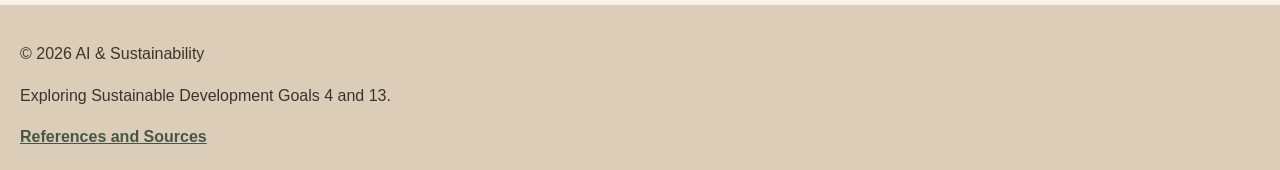
==== commit 5db6cba9: "Corrected all pages to use proper capital letters and punctuation" ====
--- a/index.html
+++ b/index.html
@@ -29,7 +29,7 @@
             <h2>Welcome</h2>
             
             <p>
-                Ai is becoming a part of each of our daily lives; it is changing the way we operate as a society and as individuals. It is rapidly changing and we find that instead of ignoring the somewhat daunting thought of the takeover it may have on us we find that we will need to learn how to use it and adapt as society to help us benefit from it. Is this just the same as when the internet first came along and how people reacted to it? Or is it something more and something so powerful that we don’t know what we’re creating for ourselves?
+                AI is becoming a part of each of our daily lives; it is changing the way we operate as a society and as individuals. It is rapidly changing and we find that instead of ignoring the somewhat daunting thought of the takeover it may have on us, we find that we will need to learn how to use it and adapt as a society to help us benefit from it. Is this just the same as when the internet first came along and how people reacted to it? Or is it something more and something so powerful that we don’t know what we’re creating for ourselves?
             </p>
         </section>
 
@@ -53,10 +53,10 @@
 
                 <p>
                     AI in education has been a controversial debate since the beginning of
-                    generative AI. Some believe that it is a helpful tool, that can help
+                    generative AI. Some believe that it is a helpful tool that can help
                     aid students who fall behind or have difficulties learning. While some
-                    believe that its cons outweigh the pros, and that we can become to
-                    over reliant on ai causing it to be detrimental to our learning.
+                    believe that its cons outweigh the pros, and that we can become too
+                    over-reliant on AI causing it to be detrimental to our learning.
                 </p>
 
                 <a href="education.html">Explore AI in Education</a>
@@ -74,9 +74,9 @@
 
                 <p>
                     Although climate change is a known issue, the difficulties of
-                    identifying analyzing data can only be properly measured with the help
+                    identifying and analyzing data can only be properly measured with the help
                     of AI, to see the impacts on environments like forests, oceans,
-                    wildlife and the atmosphere. 
+                    wildlife, and the atmosphere.
                 </p>
                 <p>
                     However, the tremendous use of fossil fuels and water to run AI data centers 
--- a/css/style.css
+++ b/css/style.css
@@ -1,5 +1,6 @@
-
-/* This is a simple CSS sheet for readabilty, the complete sheet will be provided by Fagan*/
+html {
+    scroll-behavior: smooth;
+}
 
 body {
     font-family: Arial, sans-serif;
@@ -12,10 +13,37 @@
 header {
     padding: 20px;
     background-color: #DCCDB8;
-}
-
-nav a {
-    margin-right: 15px;
+    position: sticky;
+    top: 0;
+    z-index: 1000;
+    box-shadow: 0 2px 5px rgba(0, 0, 0, 0.1);
+}
+
+header h1 {
+    margin: 0 0 10px 0;
+}
+
+nav[aria-label="Main navigation"] {
+    display: flex;
+    flex-wrap: wrap;
+    gap: 10px;
+}
+
+nav[aria-label="Main navigation"] a {
+    color: #38352F;
+    text-decoration: none;
+    font-weight: bold;
+    padding: 5px 8px;
+    border-radius: 4px;
+}
+
+nav[aria-label="Main navigation"] a:hover {
+    background-color: #CBBAB0;
+}
+
+nav[aria-label="Main navigation"] a[aria-current="page"] {
+    background-color: #465747;
+    color: #F7F2E8;
 }
 
 main {
@@ -24,11 +52,19 @@
     padding: 20px;
 }
 
+.page-article::after {
+    content: "";
+    display: table;
+    clear: both;
+}
+
 section {
+    clear: both;
     margin-bottom: 30px;
     padding: 20px;
     background-color: #EFE5D5;
     border-radius: 8px;
+    overflow: auto;
 }
 
 h1, h2, h3 {
@@ -40,8 +76,130 @@
     height: auto;
 }
 
+.byline, figcaption {
+    color: #605C54;
+    font-size: 0.9rem;
+}
+
+.byline {
+    font-style: italic;
+}
+
+.topic-figure {
+    float: right;
+    max-width: 200px;
+    margin: 0 0 20px 20px;
+    text-align: right;
+}
+
+nav.page-contents {
+    overflow: hidden;
+    background-color: #EFE5D5;
+    border: 1px solid #DCCDB8;
+    padding: 15px 20px;
+    border-radius: 8px;
+    margin: 20px 0;
+}
+
+nav.page-contents h2 {
+    font-size: 1.1rem;
+    margin-top: 0;
+    margin-bottom: 12px;
+    text-align: left;
+}
+
+nav.page-contents ul {
+    list-style: none;
+    padding: 0;
+    margin: 0;
+    display: flex;
+    flex-direction: column;
+    align-items: flex-start;
+    gap: 8px;
+}
+
+nav.page-contents li {
+    width: 100%;
+    max-width: 320px;
+}
+
+nav.page-contents a {
+    display: block;
+    box-sizing: border-box;
+    width: 100%;
+    text-align: left;
+    color: #38352F;
+    background-color: #DCCDB8;
+    text-decoration: none;
+    font-weight: bold;
+    font-size: 0.9rem;
+    padding: 8px 14px;
+    border-radius: 4px;
+    transition: background-color 0.2s ease, color 0.2s ease;
+}
+
+nav.page-contents a:hover {
+    background-color: #465747;
+    color: #F7F2E8;
+}
+
+.citation {
+    background-color: #DCCDB8;
+    color: #38352F;
+    padding: 2px 5px;
+    border-radius: 4px;
+    font-size: 0.8rem;
+    font-weight: bold;
+    text-decoration: none;
+}
+
+.citation:hover {
+    background-color: #465747;
+    color: #F7F2E8;
+}
+
+blockquote {
+    margin: 20px 0;
+    padding: 10px 15px;
+    background-color: #F7F2E8;
+    border-left: 4px solid #465747;
+    border-radius: 0 6px 6px 0;
+    font-style: italic;
+}
+
+blockquote p {
+    margin: 0;
+}
+
 footer {
-    padding: 20px;
-    background-color: #DCCDB8;
-    text-align: left;
-}
+    margin-top: 40px;
+    padding: 20px;
+    background-color: #DCCDB8;
+}
+
+footer a {
+    color: #465747;
+    font-weight: bold;
+}
+
+a:focus-visible {
+    outline: 2px solid #465747;
+    outline-offset: 3px;
+}
+
+@media (max-width: 768px) {
+    .topic-figure {
+        float: none;
+        margin: 20px auto;
+        max-width: 100%;
+        text-align: center;
+    }
+
+    main {
+        padding: 15px;
+    }
+
+    section {
+        padding: 15px;
+    }
+}
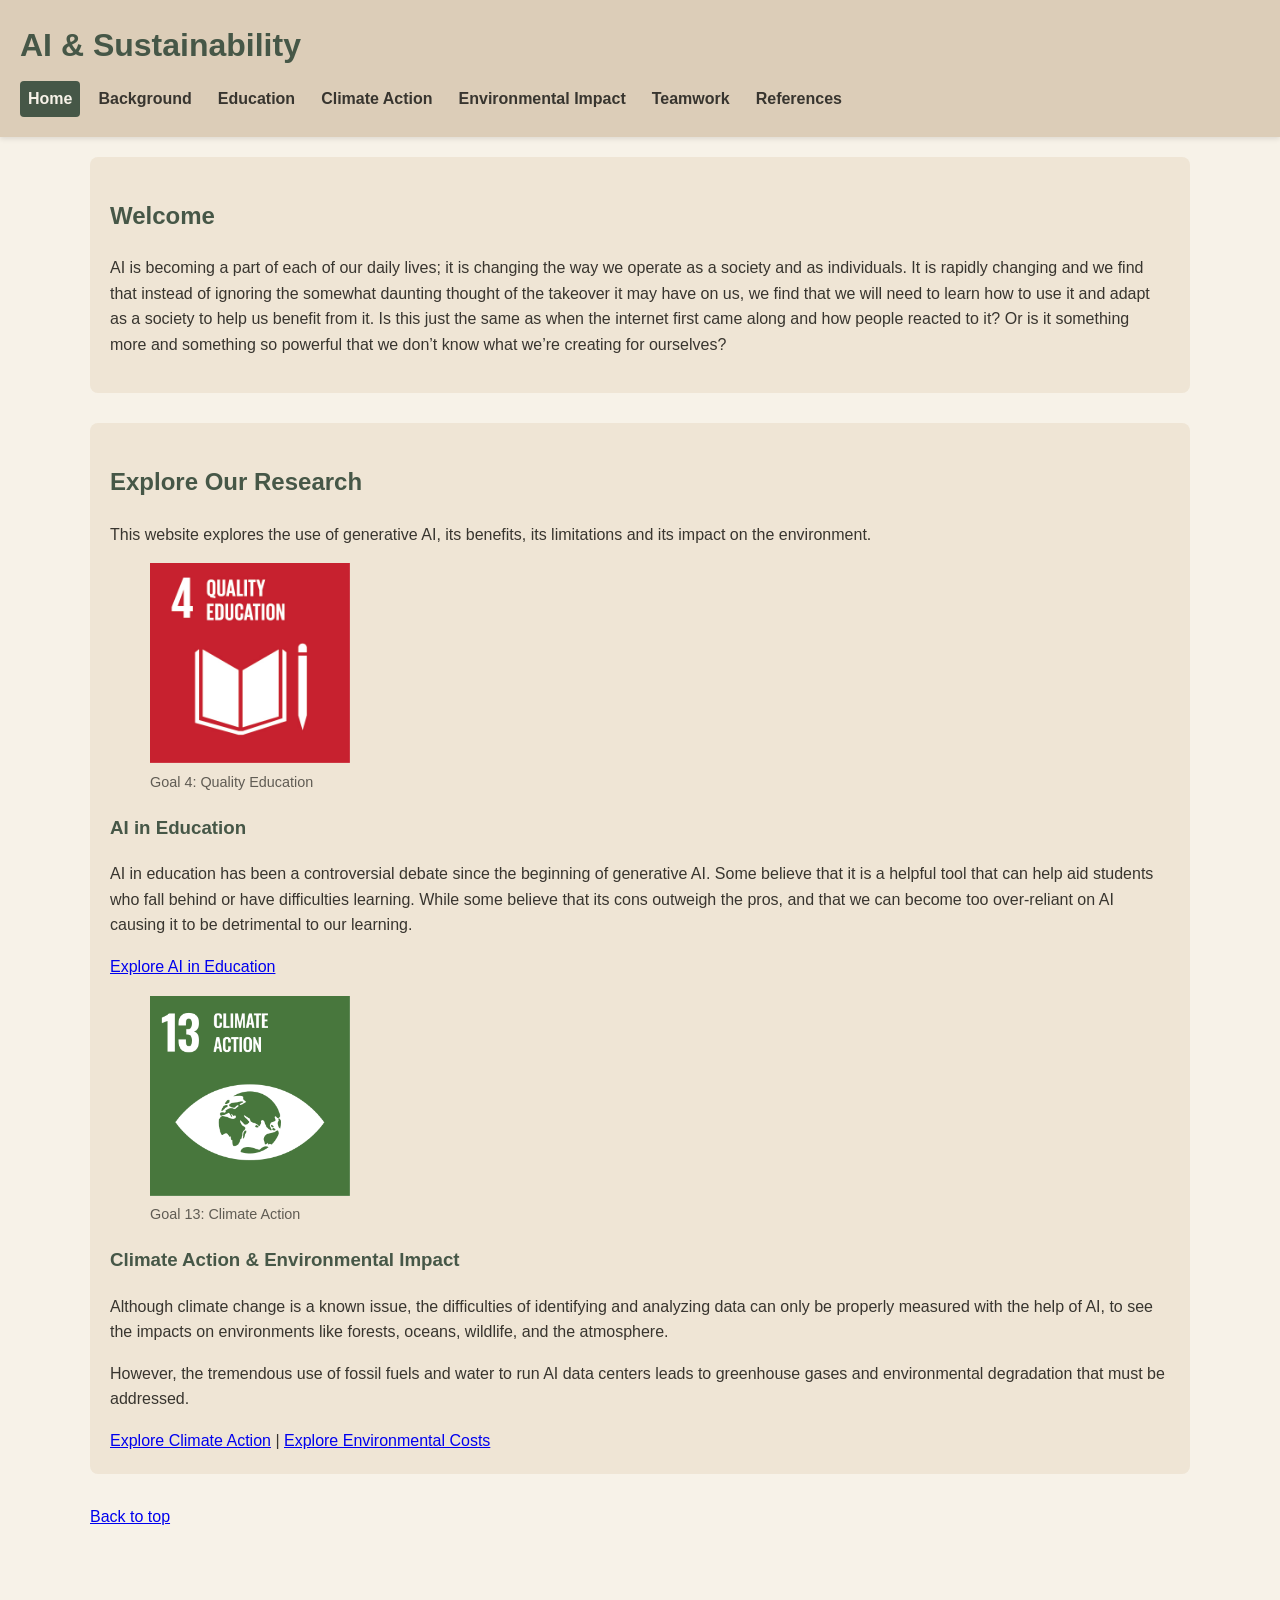
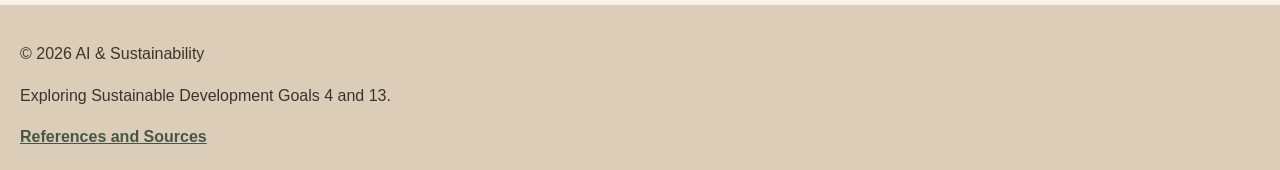
==== commit 75cb4ef0: "Added teamwork.html template and added  hyperlink to teamwork on all pages" ====
--- a/index.html
+++ b/index.html
@@ -19,6 +19,7 @@
             <a href="education.html">Education</a>
             <a href="climate.html">Climate Action</a>
             <a href="environmental-impact.html">Environmental Impact</a>
+            <a href="teamwork.html">Teamwork</a>
             <a href="references.html">References</a>
         </nav>
     </header>
